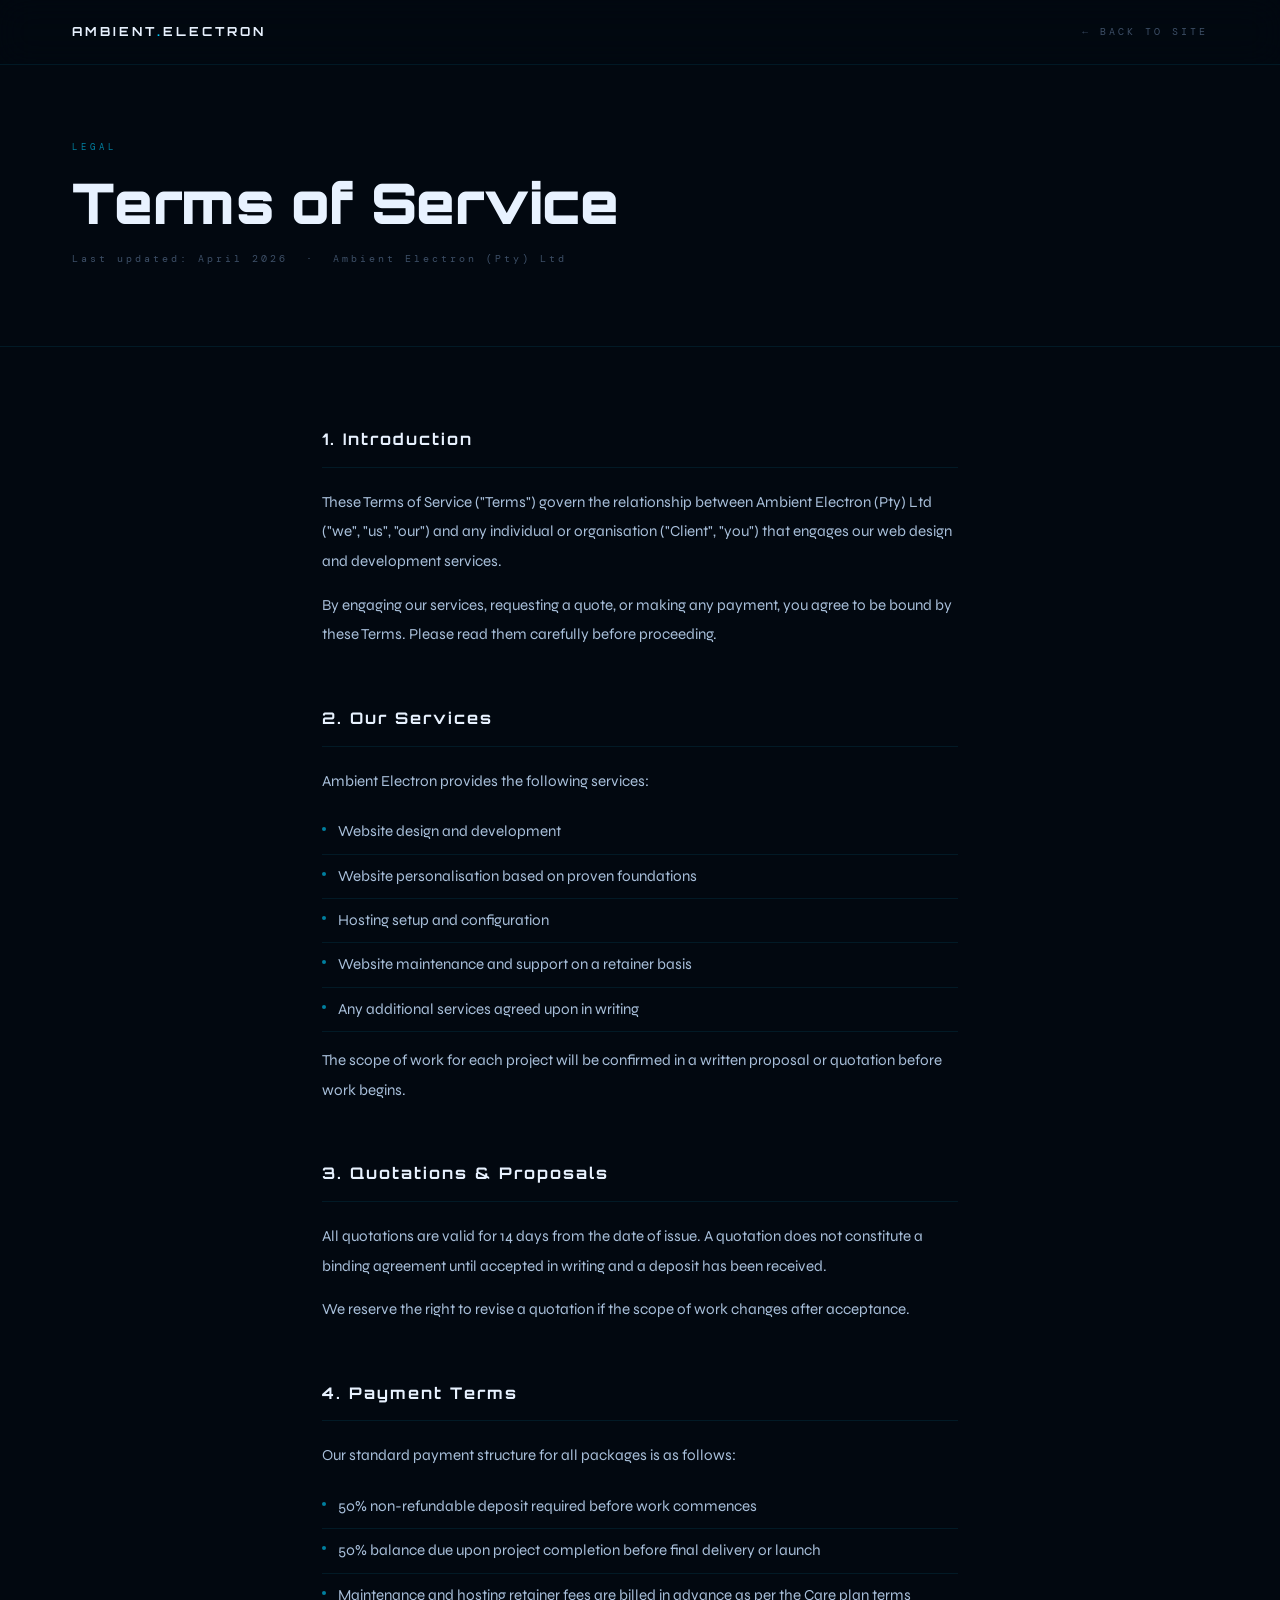
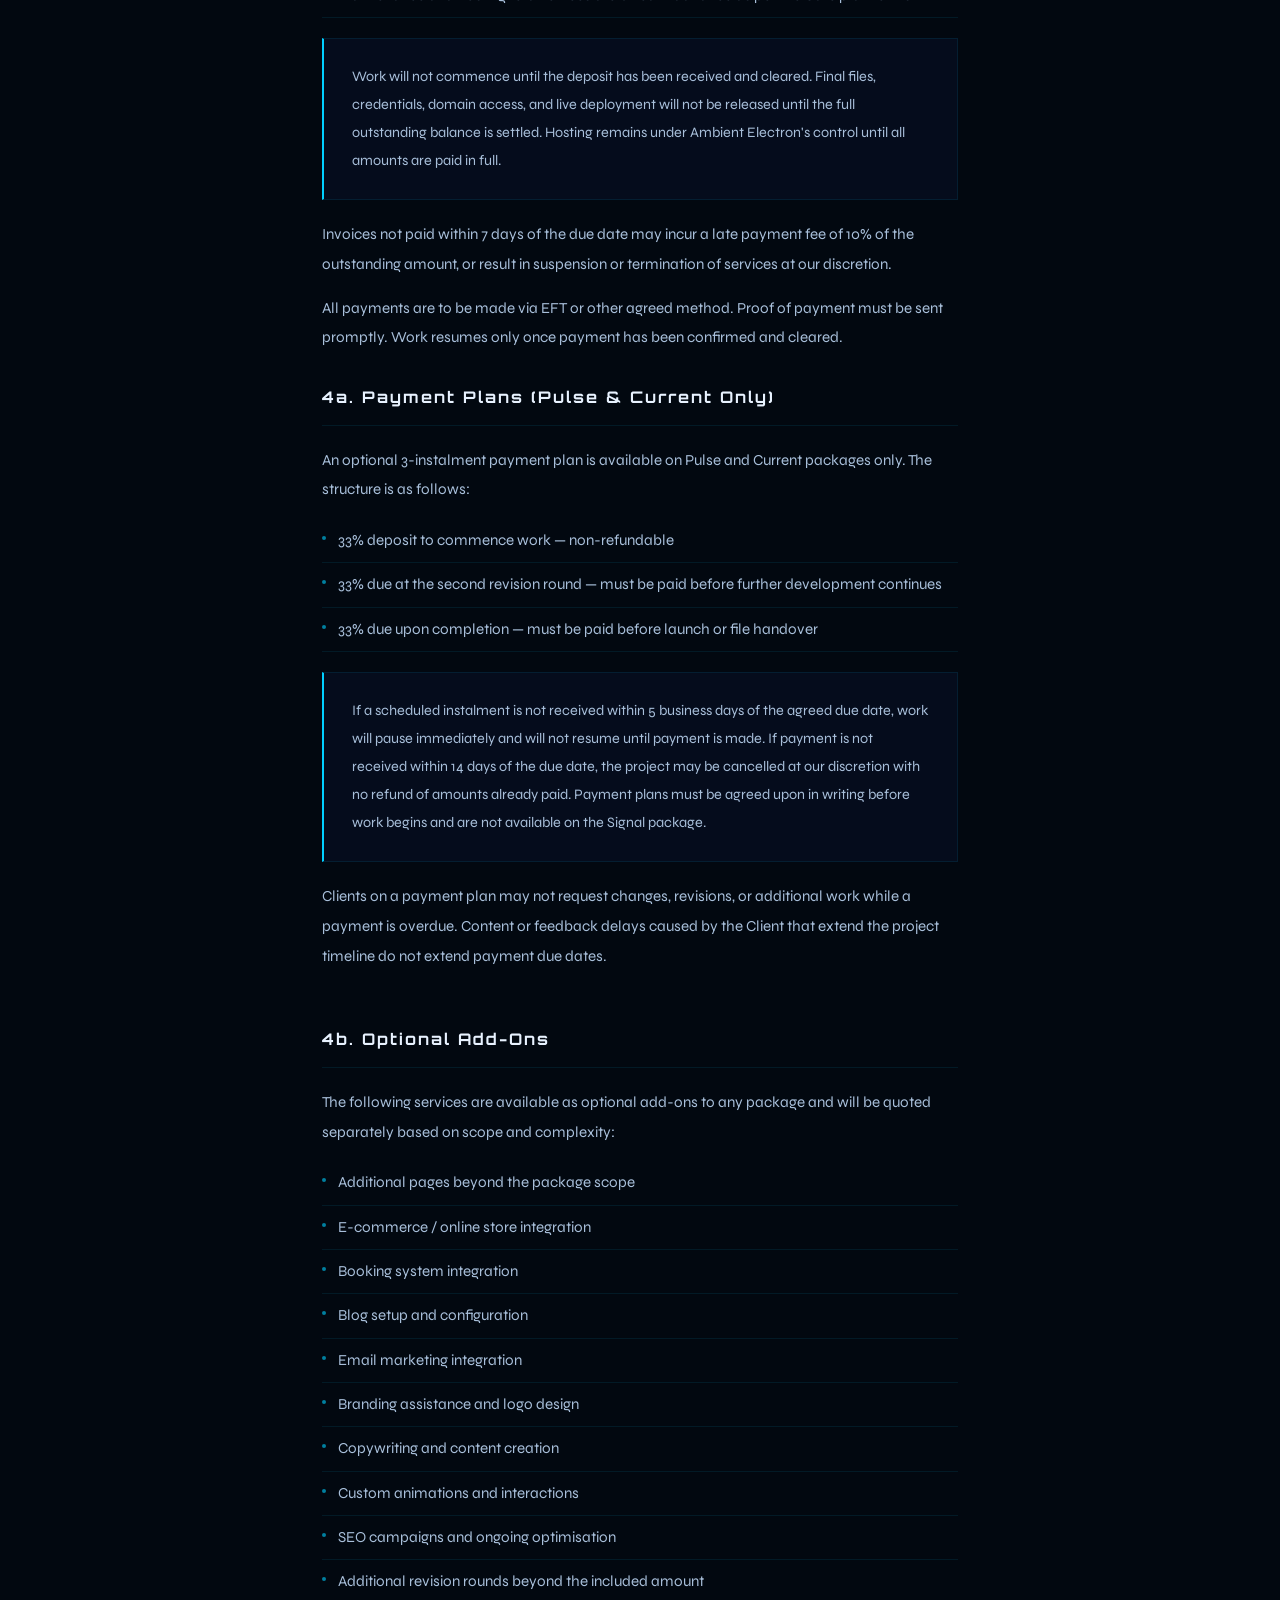
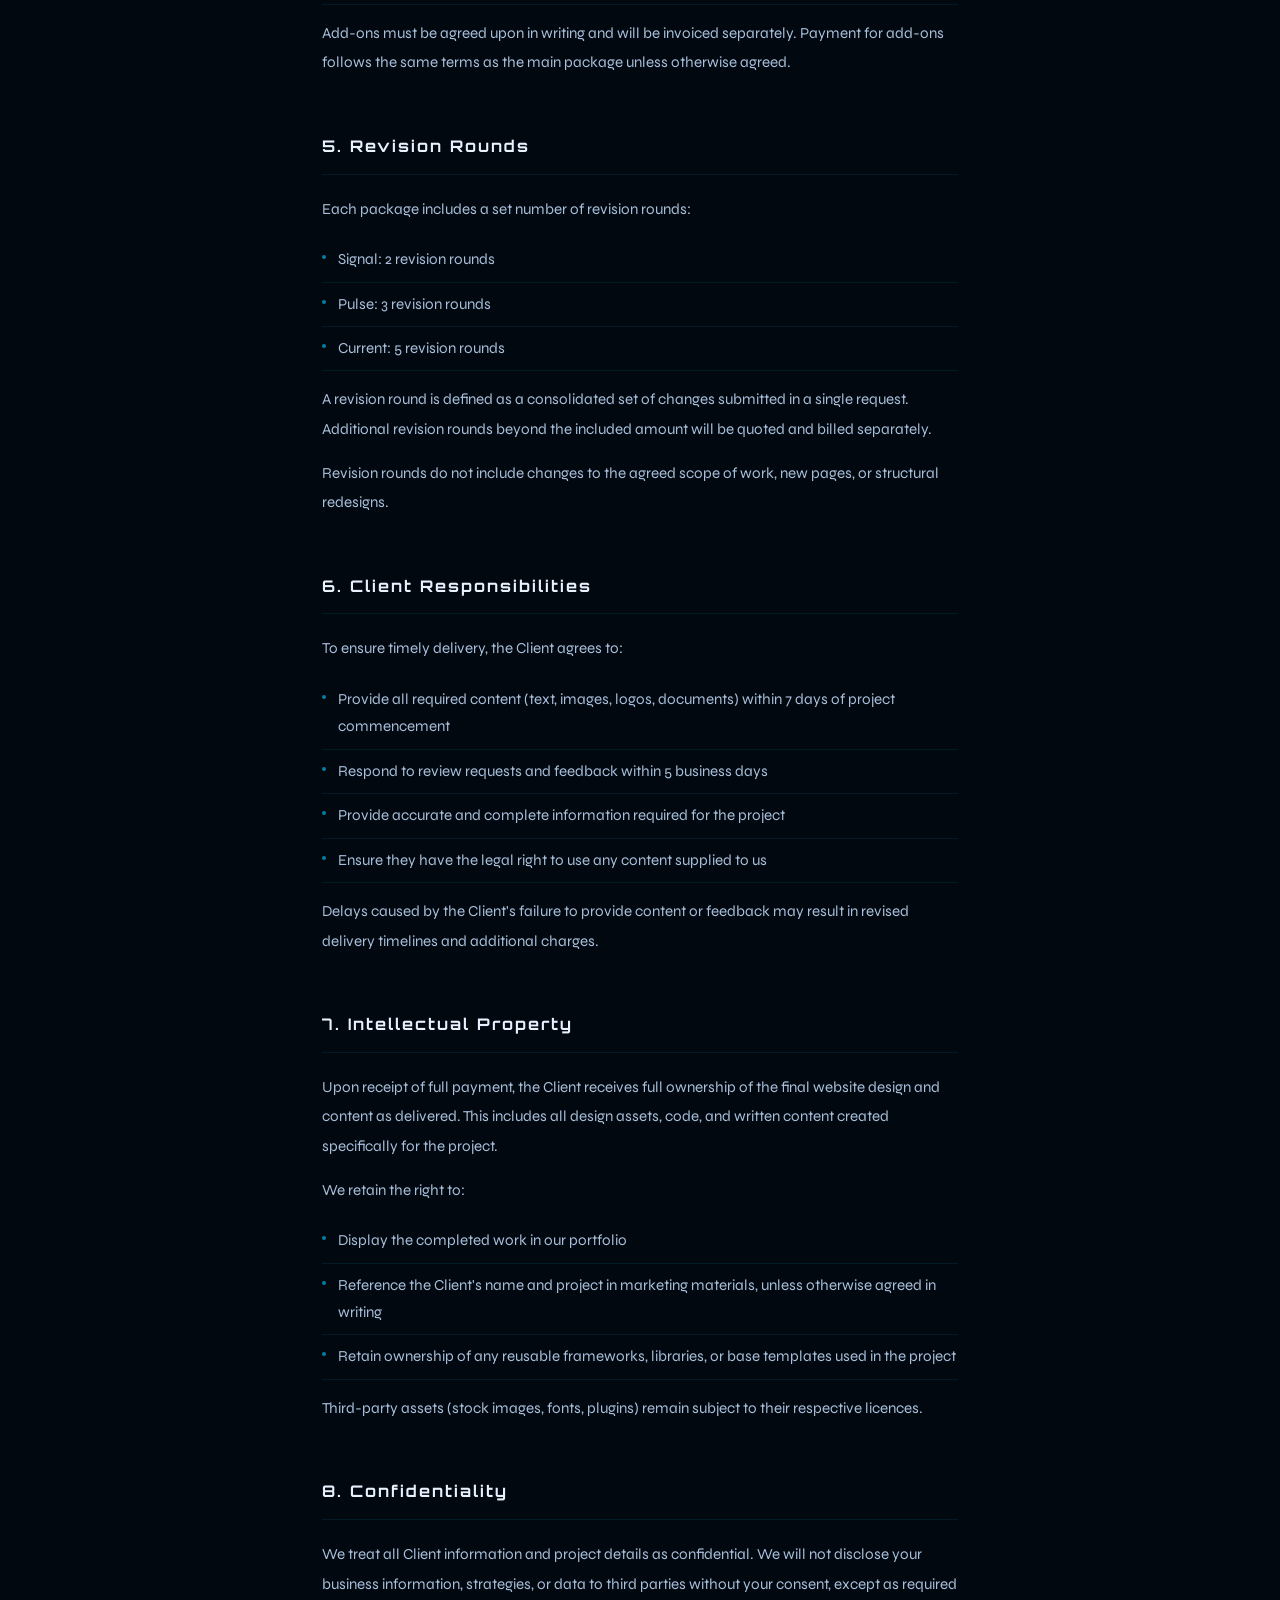
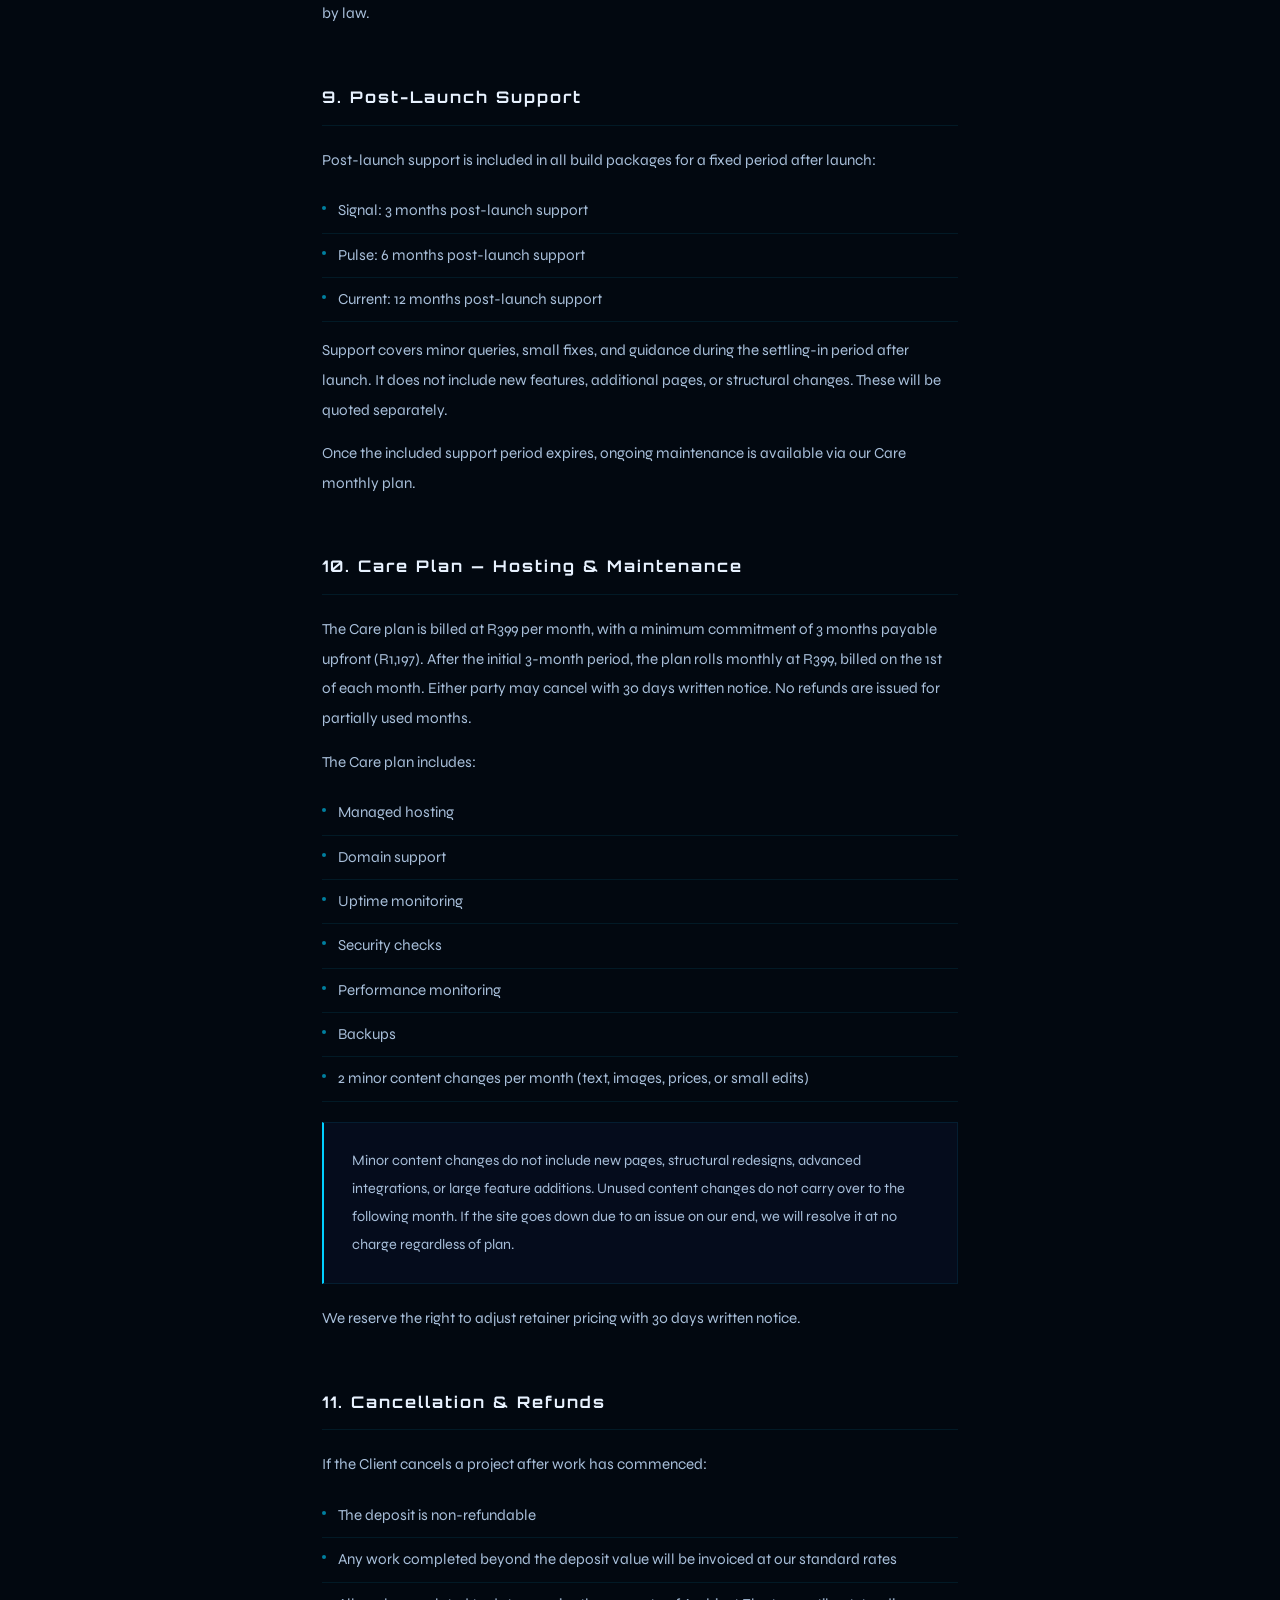
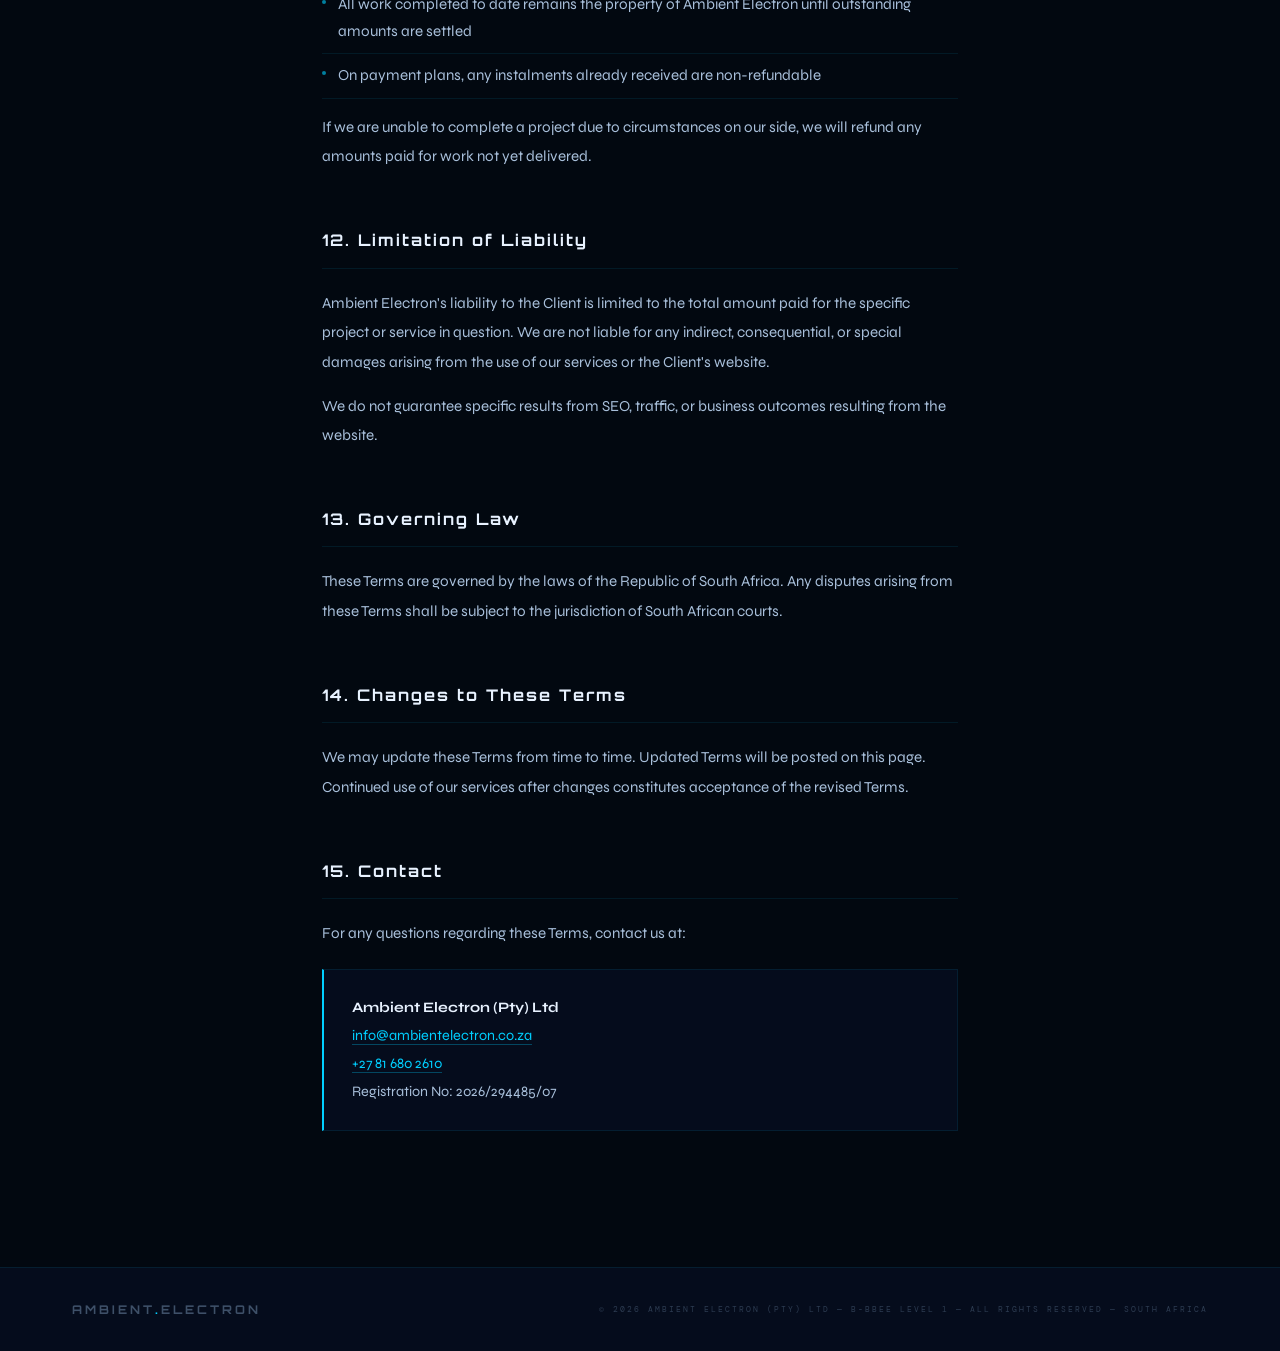
==== terms.html @ f2b77aae "Add files via upload" ====
<!DOCTYPE html>
<html lang="en">
<head>
<meta charset="UTF-8">
<meta name="viewport" content="width=device-width, initial-scale=1.0">
<title>Terms of Service — Ambient Electron</title>
<meta name="description" content="Terms of Service for Ambient Electron (Pty) Ltd — the terms governing our web design and development services.">
<meta name="robots" content="noindex">
<link rel="canonical" href="https://www.ambientelectron.co.za/terms">
<link rel="preconnect" href="https://fonts.googleapis.com">
<link href="https://fonts.googleapis.com/css2?family=Orbitron:wght@400;700;900&family=Syne:wght@300;400;600;700&family=DM+Mono:ital,wght@0,300;1,300&display=swap" rel="stylesheet">
<style>
*,*::before,*::after{box-sizing:border-box;margin:0;padding:0}
:root{
  --ink:#020810;--deep:#050c1c;--c:#00cfff;
  --c2:rgba(0,207,255,0.12);--dim:rgba(0,207,255,0.22);
  --text:#a8bfda;--soft:#3e5068;--whi:#e8f2ff;
  --ln:rgba(0,207,255,0.09);--pad:72px;
}
@media(max-width:768px){:root{--pad:22px}}
html{scroll-behavior:smooth}
body{background:var(--ink);color:var(--text);font-family:"Syne",sans-serif;font-size:16px;line-height:1.6;overflow-x:hidden}
::-webkit-scrollbar{width:3px}
::-webkit-scrollbar-track{background:var(--ink)}
::-webkit-scrollbar-thumb{background:var(--dim)}
nav{position:fixed;top:0;left:0;right:0;z-index:200;padding:22px var(--pad);display:flex;justify-content:space-between;align-items:center;background:rgba(2,8,16,0.88);backdrop-filter:blur(16px);-webkit-backdrop-filter:blur(16px);border-bottom:1px solid var(--ln)}
.nb{font-family:"Orbitron",sans-serif;font-size:.78rem;font-weight:700;color:var(--whi);letter-spacing:3px;text-decoration:none;transition:opacity .4s}
.nb:hover{opacity:.6}
.nb span{color:var(--c)}
.nb-back{font-family:"DM Mono",monospace;font-size:.6rem;letter-spacing:3px;color:var(--soft);text-decoration:none;text-transform:uppercase;transition:color .3s}
.nb-back:hover{color:var(--c)}
.hero{padding:140px var(--pad) 80px;border-bottom:1px solid var(--ln)}
.hero-label{font-family:"DM Mono",monospace;font-size:.58rem;letter-spacing:4px;color:var(--c);text-transform:uppercase;opacity:.6;margin-bottom:20px}
.hero-title{font-family:"Orbitron",sans-serif;font-size:clamp(1.8rem,5vw,3.5rem);font-weight:900;color:var(--whi);line-height:1;margin-bottom:20px;letter-spacing:-0.01em}
.hero-meta{font-family:"DM Mono",monospace;font-size:.6rem;letter-spacing:3px;color:var(--soft)}
.content{max-width:780px;margin:0 auto;padding:80px var(--pad)}
.section{margin-bottom:56px}
.section-title{font-family:"Orbitron",sans-serif;font-size:clamp(.85rem,1.5vw,1rem);font-weight:700;color:var(--whi);letter-spacing:2px;margin-bottom:20px;padding-bottom:14px;border-bottom:1px solid var(--ln)}
.section p{font-size:.95rem;color:var(--text);line-height:1.95;margin-bottom:14px}
.section p:last-child{margin-bottom:0}
.section ul{list-style:none;margin:14px 0}
.section ul li{font-size:.95rem;color:var(--text);line-height:1.8;padding:8px 0;border-bottom:1px solid var(--ln);display:flex;gap:12px;align-items:flex-start}
.section ul li::before{content:"";width:4px;height:4px;border-radius:50%;background:var(--c);opacity:.6;flex-shrink:0;margin-top:9px}
.section a{color:var(--c);text-decoration:none;border-bottom:1px solid rgba(0,207,255,.3);transition:border-color .3s}
.section a:hover{border-color:var(--c)}
.highlight{background:var(--deep);border:1px solid var(--ln);padding:24px 28px;margin:20px 0;border-left:2px solid var(--c)}
.highlight p{margin:0;font-size:.9rem}
footer{background:var(--deep);padding:32px var(--pad);border-top:1px solid var(--ln);display:flex;justify-content:space-between;align-items:center;flex-wrap:wrap;gap:14px}
.ft-brand{font-family:"Orbitron",sans-serif;font-size:.75rem;font-weight:700;color:var(--soft);letter-spacing:3px}
.ft-brand span{color:var(--c)}
.ft-copy{font-family:"DM Mono",monospace;font-size:.52rem;letter-spacing:2px;color:var(--soft);opacity:.7}
</style>
</head>
<body>

<nav>
  <a href="/" class="nb">AMBIENT<span>.</span>ELECTRON</a>
  <a href="/" class="nb-back">← Back to site</a>
</nav>

<div class="hero">
  <div class="hero-label">Legal</div>
  <h1 class="hero-title">Terms of Service</h1>
  <p class="hero-meta">Last updated: April 2026 &nbsp;·&nbsp; Ambient Electron (Pty) Ltd</p>
</div>

<div class="content">

  <div class="section">
    <h2 class="section-title">1. Introduction</h2>
    <p>These Terms of Service ("Terms") govern the relationship between Ambient Electron (Pty) Ltd ("we", "us", "our") and any individual or organisation ("Client", "you") that engages our web design and development services.</p>
    <p>By engaging our services, requesting a quote, or making any payment, you agree to be bound by these Terms. Please read them carefully before proceeding.</p>
  </div>

  <div class="section">
    <h2 class="section-title">2. Our Services</h2>
    <p>Ambient Electron provides the following services:</p>
    <ul>
      <li>Website design and development</li>
      <li>Website personalisation based on proven foundations</li>
      <li>Hosting setup and configuration</li>
      <li>Website maintenance and support on a retainer basis</li>
      <li>Any additional services agreed upon in writing</li>
    </ul>
    <p>The scope of work for each project will be confirmed in a written proposal or quotation before work begins.</p>
  </div>

  <div class="section">
    <h2 class="section-title">3. Quotations & Proposals</h2>
    <p>All quotations are valid for 14 days from the date of issue. A quotation does not constitute a binding agreement until accepted in writing and a deposit has been received.</p>
    <p>We reserve the right to revise a quotation if the scope of work changes after acceptance.</p>
  </div>

  <div class="section">
    <h2 class="section-title">4. Payment Terms</h2>
    <p>Our standard payment structure for all packages is as follows:</p>
    <ul>
      <li>50% non-refundable deposit required before work commences</li>
      <li>50% balance due upon project completion before final delivery or launch</li>
      <li>Maintenance and hosting retainer fees are billed in advance as per the Care plan terms</li>
    </ul>
    <div class="highlight">
      <p>Work will not commence until the deposit has been received and cleared. Final files, credentials, domain access, and live deployment will not be released until the full outstanding balance is settled. Hosting remains under Ambient Electron's control until all amounts are paid in full.</p>
    </div>
    <p>Invoices not paid within 7 days of the due date may incur a late payment fee of 10% of the outstanding amount, or result in suspension or termination of services at our discretion.</p>
    <p>All payments are to be made via EFT or other agreed method. Proof of payment must be sent promptly. Work resumes only once payment has been confirmed and cleared.</p>

    <h2 class="section-title" style="margin-top:32px">4a. Payment Plans (Pulse & Current Only)</h2>
    <p>An optional 3-instalment payment plan is available on Pulse and Current packages only. The structure is as follows:</p>
    <ul>
      <li>33% deposit to commence work — non-refundable</li>
      <li>33% due at the second revision round — must be paid before further development continues</li>
      <li>33% due upon completion — must be paid before launch or file handover</li>
    </ul>
    <div class="highlight">
      <p>If a scheduled instalment is not received within 5 business days of the agreed due date, work will pause immediately and will not resume until payment is made. If payment is not received within 14 days of the due date, the project may be cancelled at our discretion with no refund of amounts already paid. Payment plans must be agreed upon in writing before work begins and are not available on the Signal package.</p>
    </div>
    <p>Clients on a payment plan may not request changes, revisions, or additional work while a payment is overdue. Content or feedback delays caused by the Client that extend the project timeline do not extend payment due dates.</p>
  </div>

  <div class="section">
    <h2 class="section-title">4b. Optional Add-Ons</h2>
    <p>The following services are available as optional add-ons to any package and will be quoted separately based on scope and complexity:</p>
    <ul>
      <li>Additional pages beyond the package scope</li>
      <li>E-commerce / online store integration</li>
      <li>Booking system integration</li>
      <li>Blog setup and configuration</li>
      <li>Email marketing integration</li>
      <li>Branding assistance and logo design</li>
      <li>Copywriting and content creation</li>
      <li>Custom animations and interactions</li>
      <li>SEO campaigns and ongoing optimisation</li>
      <li>Additional revision rounds beyond the included amount</li>
    </ul>
    <p>Add-ons must be agreed upon in writing and will be invoiced separately. Payment for add-ons follows the same terms as the main package unless otherwise agreed.</p>
  </div>

  <div class="section">
    <h2 class="section-title">5. Revision Rounds</h2>
    <p>Each package includes a set number of revision rounds:</p>
    <ul>
      <li>Signal: 2 revision rounds</li>
      <li>Pulse: 3 revision rounds</li>
      <li>Current: 5 revision rounds</li>
    </ul>
    <p>A revision round is defined as a consolidated set of changes submitted in a single request. Additional revision rounds beyond the included amount will be quoted and billed separately.</p>
    <p>Revision rounds do not include changes to the agreed scope of work, new pages, or structural redesigns.</p>
  </div>

  <div class="section">
    <h2 class="section-title">6. Client Responsibilities</h2>
    <p>To ensure timely delivery, the Client agrees to:</p>
    <ul>
      <li>Provide all required content (text, images, logos, documents) within 7 days of project commencement</li>
      <li>Respond to review requests and feedback within 5 business days</li>
      <li>Provide accurate and complete information required for the project</li>
      <li>Ensure they have the legal right to use any content supplied to us</li>
    </ul>
    <p>Delays caused by the Client's failure to provide content or feedback may result in revised delivery timelines and additional charges.</p>
  </div>

  <div class="section">
    <h2 class="section-title">7. Intellectual Property</h2>
    <p>Upon receipt of full payment, the Client receives full ownership of the final website design and content as delivered. This includes all design assets, code, and written content created specifically for the project.</p>
    <p>We retain the right to:</p>
    <ul>
      <li>Display the completed work in our portfolio</li>
      <li>Reference the Client's name and project in marketing materials, unless otherwise agreed in writing</li>
      <li>Retain ownership of any reusable frameworks, libraries, or base templates used in the project</li>
    </ul>
    <p>Third-party assets (stock images, fonts, plugins) remain subject to their respective licences.</p>
  </div>

  <div class="section">
    <h2 class="section-title">8. Confidentiality</h2>
    <p>We treat all Client information and project details as confidential. We will not disclose your business information, strategies, or data to third parties without your consent, except as required by law.</p>
  </div>

  <div class="section">
    <h2 class="section-title">9. Post-Launch Support</h2>
    <p>Post-launch support is included in all build packages for a fixed period after launch:</p>
    <ul>
      <li>Signal: 3 months post-launch support</li>
      <li>Pulse: 6 months post-launch support</li>
      <li>Current: 12 months post-launch support</li>
    </ul>
    <p>Support covers minor queries, small fixes, and guidance during the settling-in period after launch. It does not include new features, additional pages, or structural changes. These will be quoted separately.</p>
    <p>Once the included support period expires, ongoing maintenance is available via our Care monthly plan.</p>
  </div>

  <div class="section">
    <h2 class="section-title">10. Care Plan — Hosting & Maintenance</h2>
    <p>The Care plan is billed at R399 per month, with a minimum commitment of 3 months payable upfront (R1,197). After the initial 3-month period, the plan rolls monthly at R399, billed on the 1st of each month. Either party may cancel with 30 days written notice. No refunds are issued for partially used months.</p>
    <p>The Care plan includes:</p>
    <ul>
      <li>Managed hosting</li>
      <li>Domain support</li>
      <li>Uptime monitoring</li>
      <li>Security checks</li>
      <li>Performance monitoring</li>
      <li>Backups</li>
      <li>2 minor content changes per month (text, images, prices, or small edits)</li>
    </ul>
    <div class="highlight">
      <p>Minor content changes do not include new pages, structural redesigns, advanced integrations, or large feature additions. Unused content changes do not carry over to the following month. If the site goes down due to an issue on our end, we will resolve it at no charge regardless of plan.</p>
    </div>
    <p>We reserve the right to adjust retainer pricing with 30 days written notice.</p>
  </div>

  <div class="section">
    <h2 class="section-title">11. Cancellation & Refunds</h2>
    <p>If the Client cancels a project after work has commenced:</p>
    <ul>
      <li>The deposit is non-refundable</li>
      <li>Any work completed beyond the deposit value will be invoiced at our standard rates</li>
      <li>All work completed to date remains the property of Ambient Electron until outstanding amounts are settled</li>
      <li>On payment plans, any instalments already received are non-refundable</li>
    </ul>
    <p>If we are unable to complete a project due to circumstances on our side, we will refund any amounts paid for work not yet delivered.</p>
  </div>

  <div class="section">
    <h2 class="section-title">12. Limitation of Liability</h2>
    <p>Ambient Electron's liability to the Client is limited to the total amount paid for the specific project or service in question. We are not liable for any indirect, consequential, or special damages arising from the use of our services or the Client's website.</p>
    <p>We do not guarantee specific results from SEO, traffic, or business outcomes resulting from the website.</p>
  </div>

  <div class="section">
    <h2 class="section-title">13. Governing Law</h2>
    <p>These Terms are governed by the laws of the Republic of South Africa. Any disputes arising from these Terms shall be subject to the jurisdiction of South African courts.</p>
  </div>

  <div class="section">
    <h2 class="section-title">14. Changes to These Terms</h2>
    <p>We may update these Terms from time to time. Updated Terms will be posted on this page. Continued use of our services after changes constitutes acceptance of the revised Terms.</p>
  </div>

  <div class="section">
    <h2 class="section-title">15. Contact</h2>
    <p>For any questions regarding these Terms, contact us at:</p>
    <div class="highlight">
      <p>
        <strong style="color:var(--whi)">Ambient Electron (Pty) Ltd</strong><br>
        <a href="mailto:info@ambientelectron.co.za">info@ambientelectron.co.za</a><br>
        <a href="https://wa.me/27816802610">+27 81 680 2610</a><br>
        Registration No: 2026/294485/07
      </p>
    </div>
  </div>

</div>

<footer>
  <div class="ft-brand">AMBIENT<span>.</span>ELECTRON</div>
  <div class="ft-copy">© 2026 AMBIENT ELECTRON (PTY) LTD — B-BBEE LEVEL 1 — ALL RIGHTS RESERVED — SOUTH AFRICA</div>
</footer>

</body>
</html>
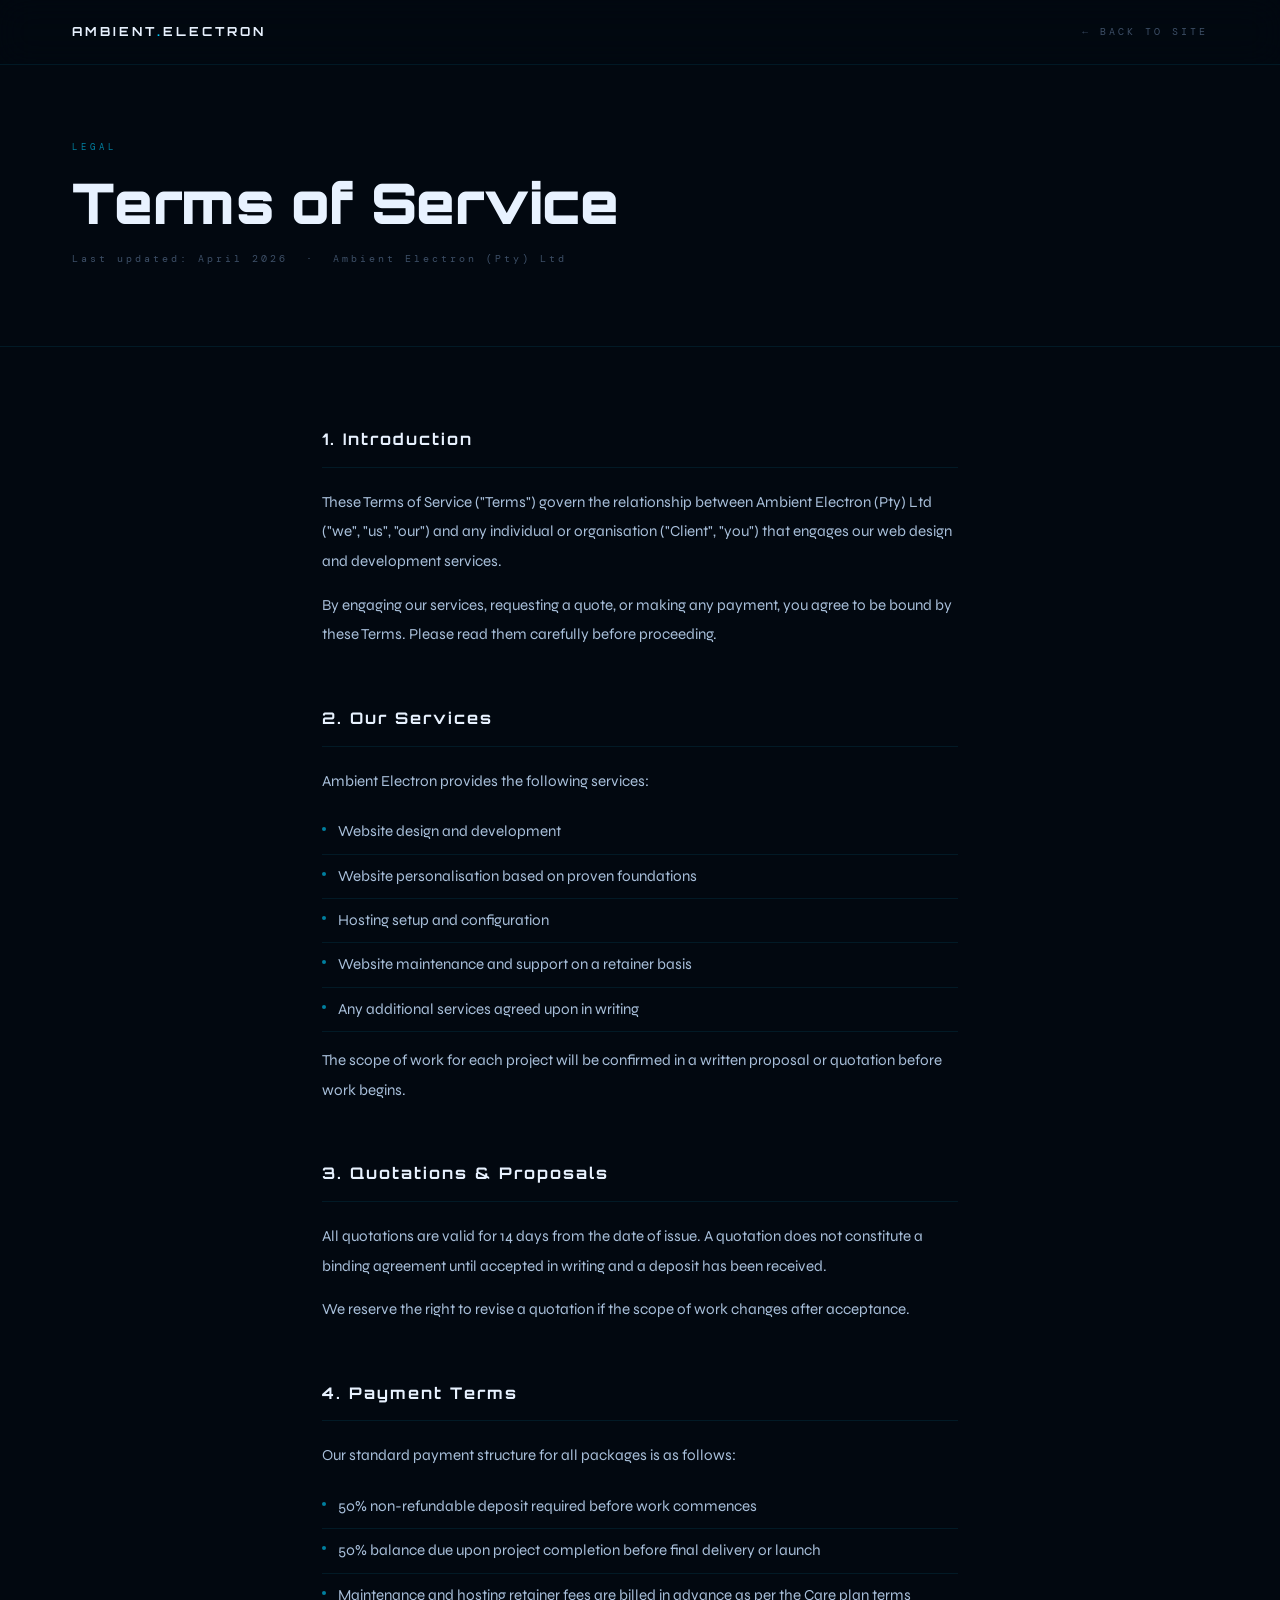
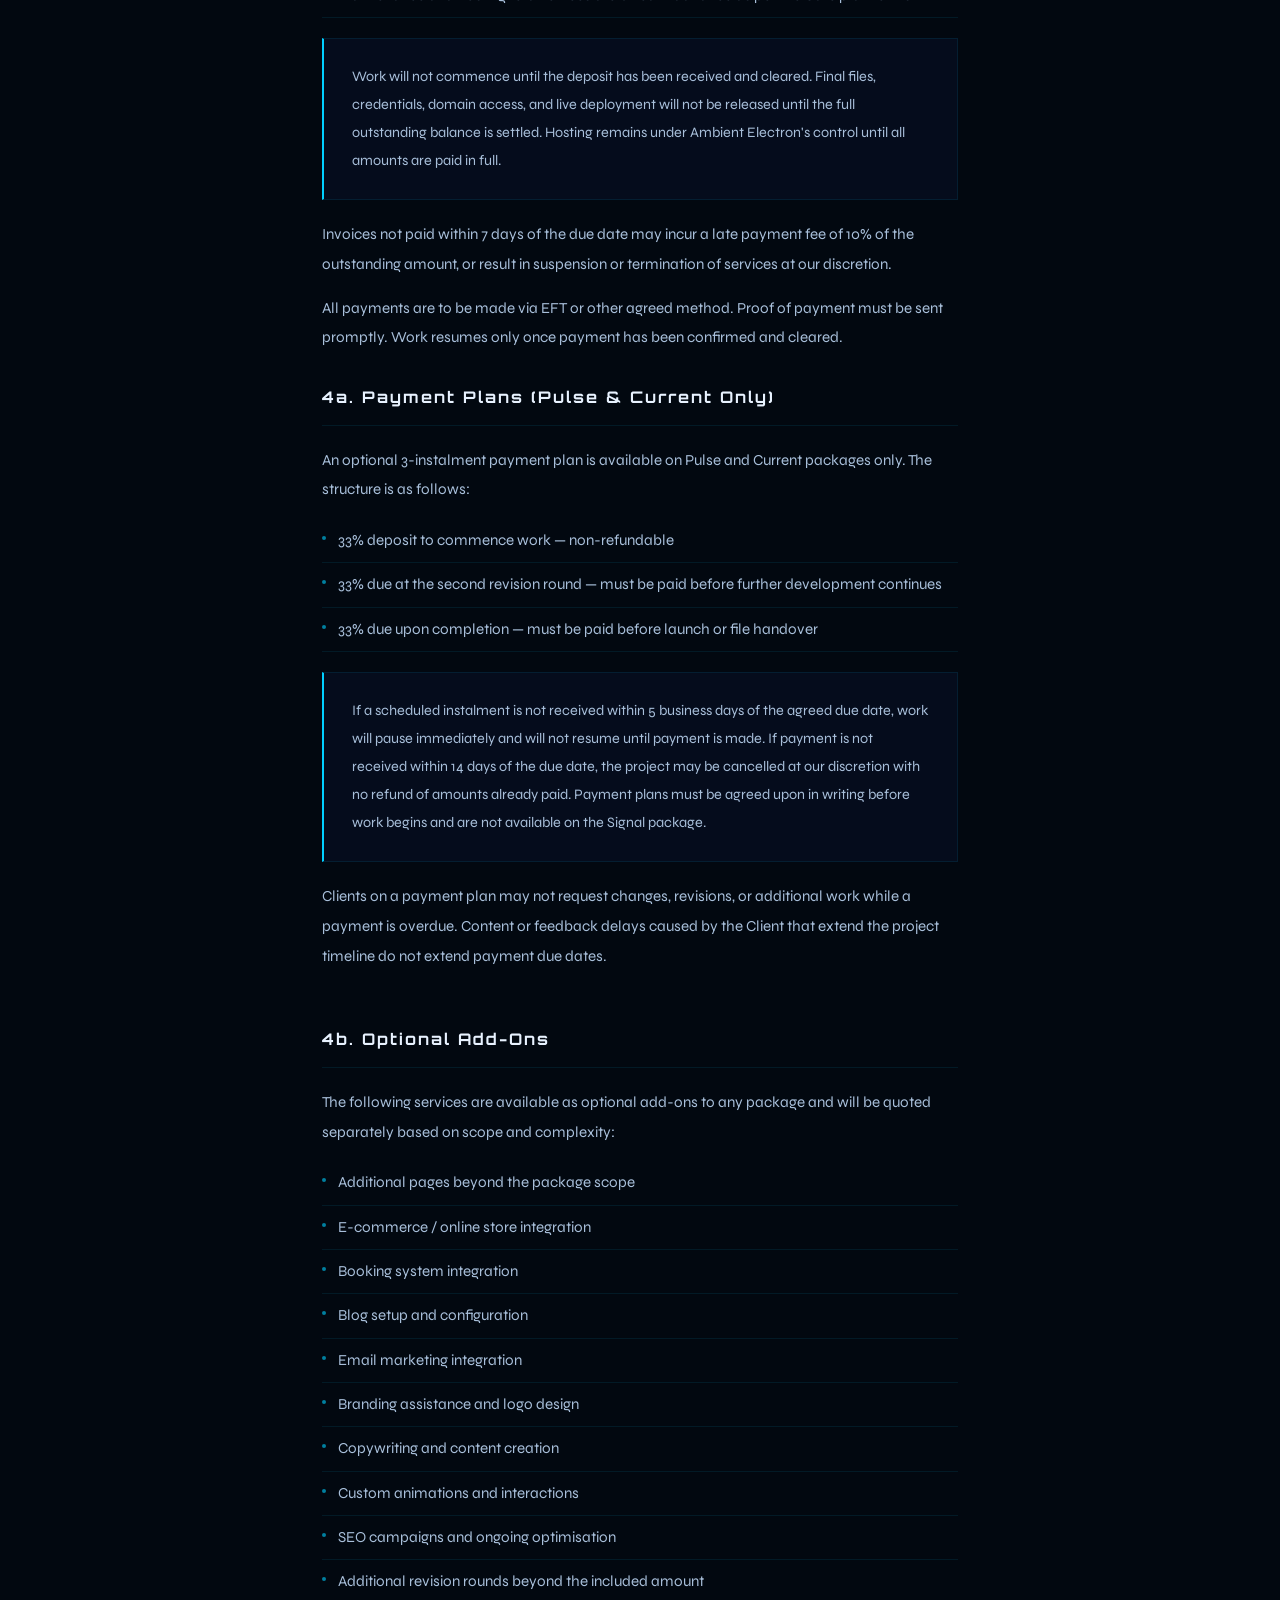
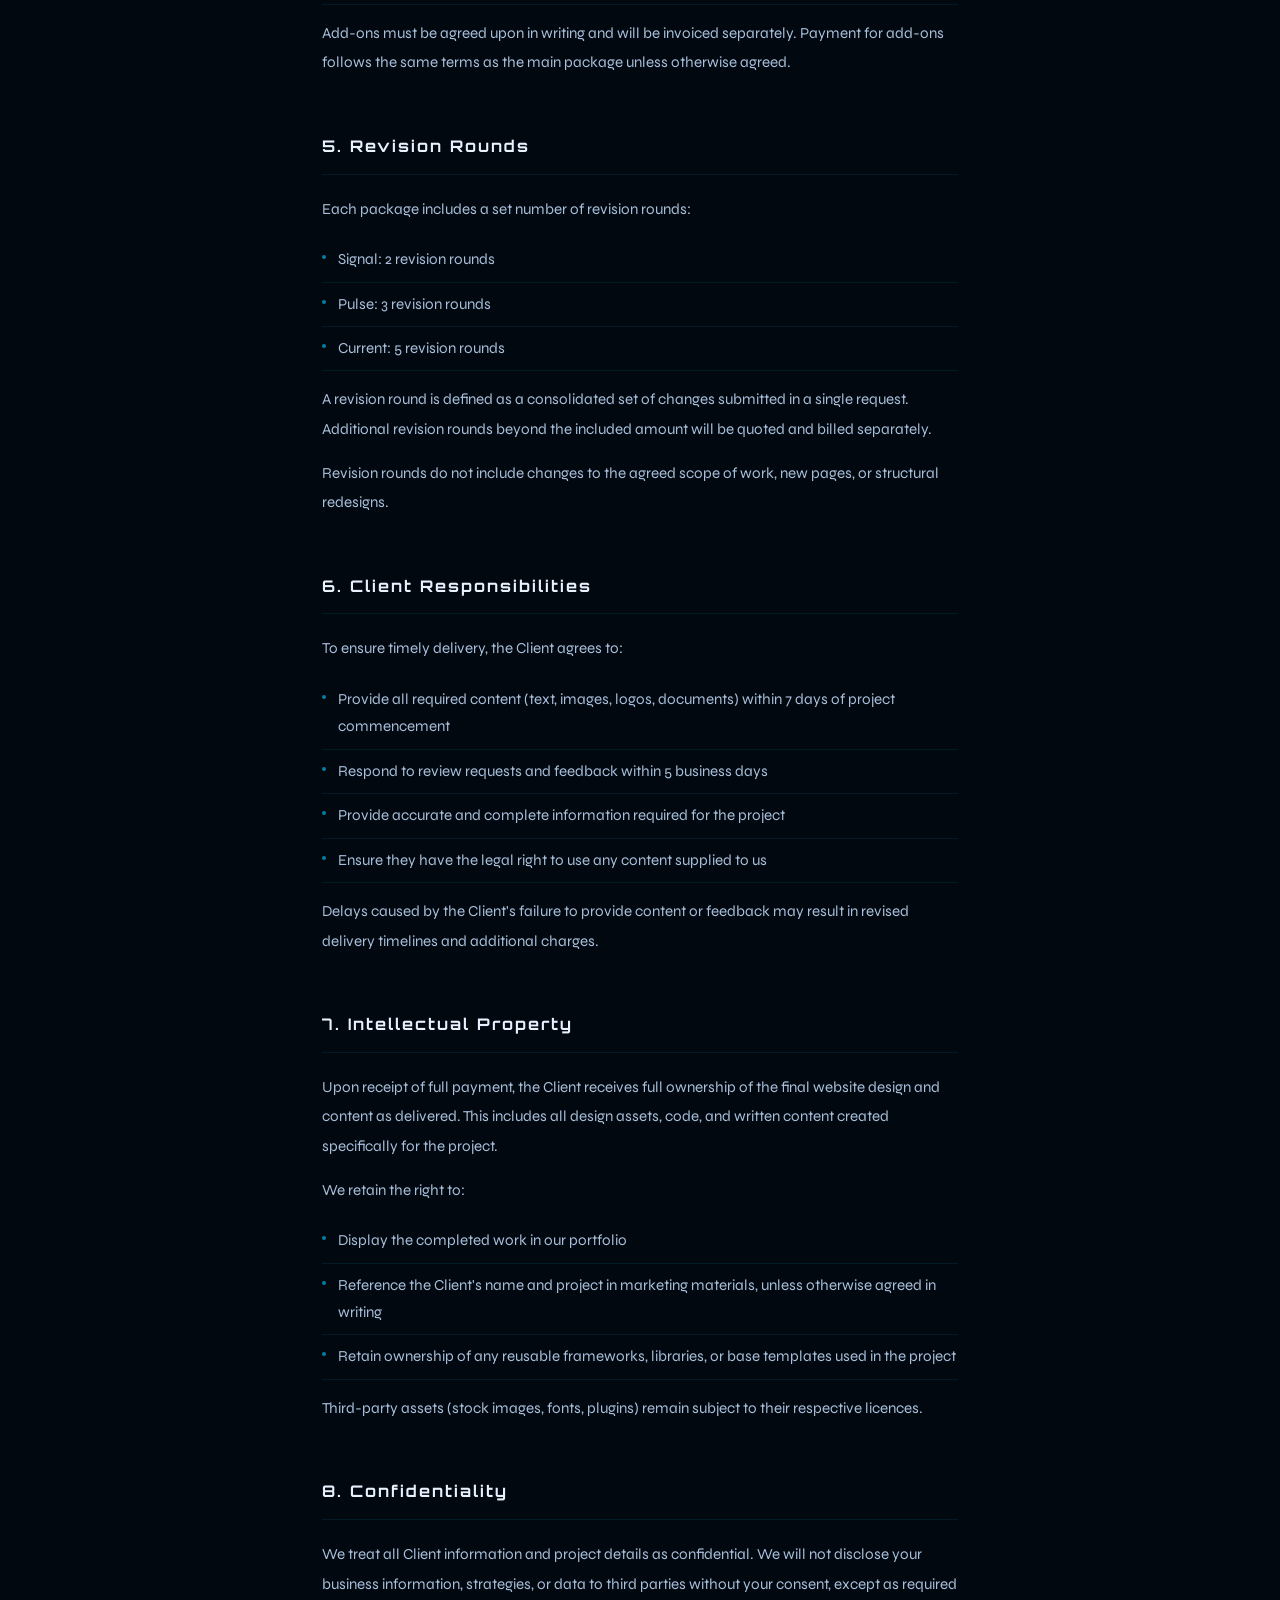
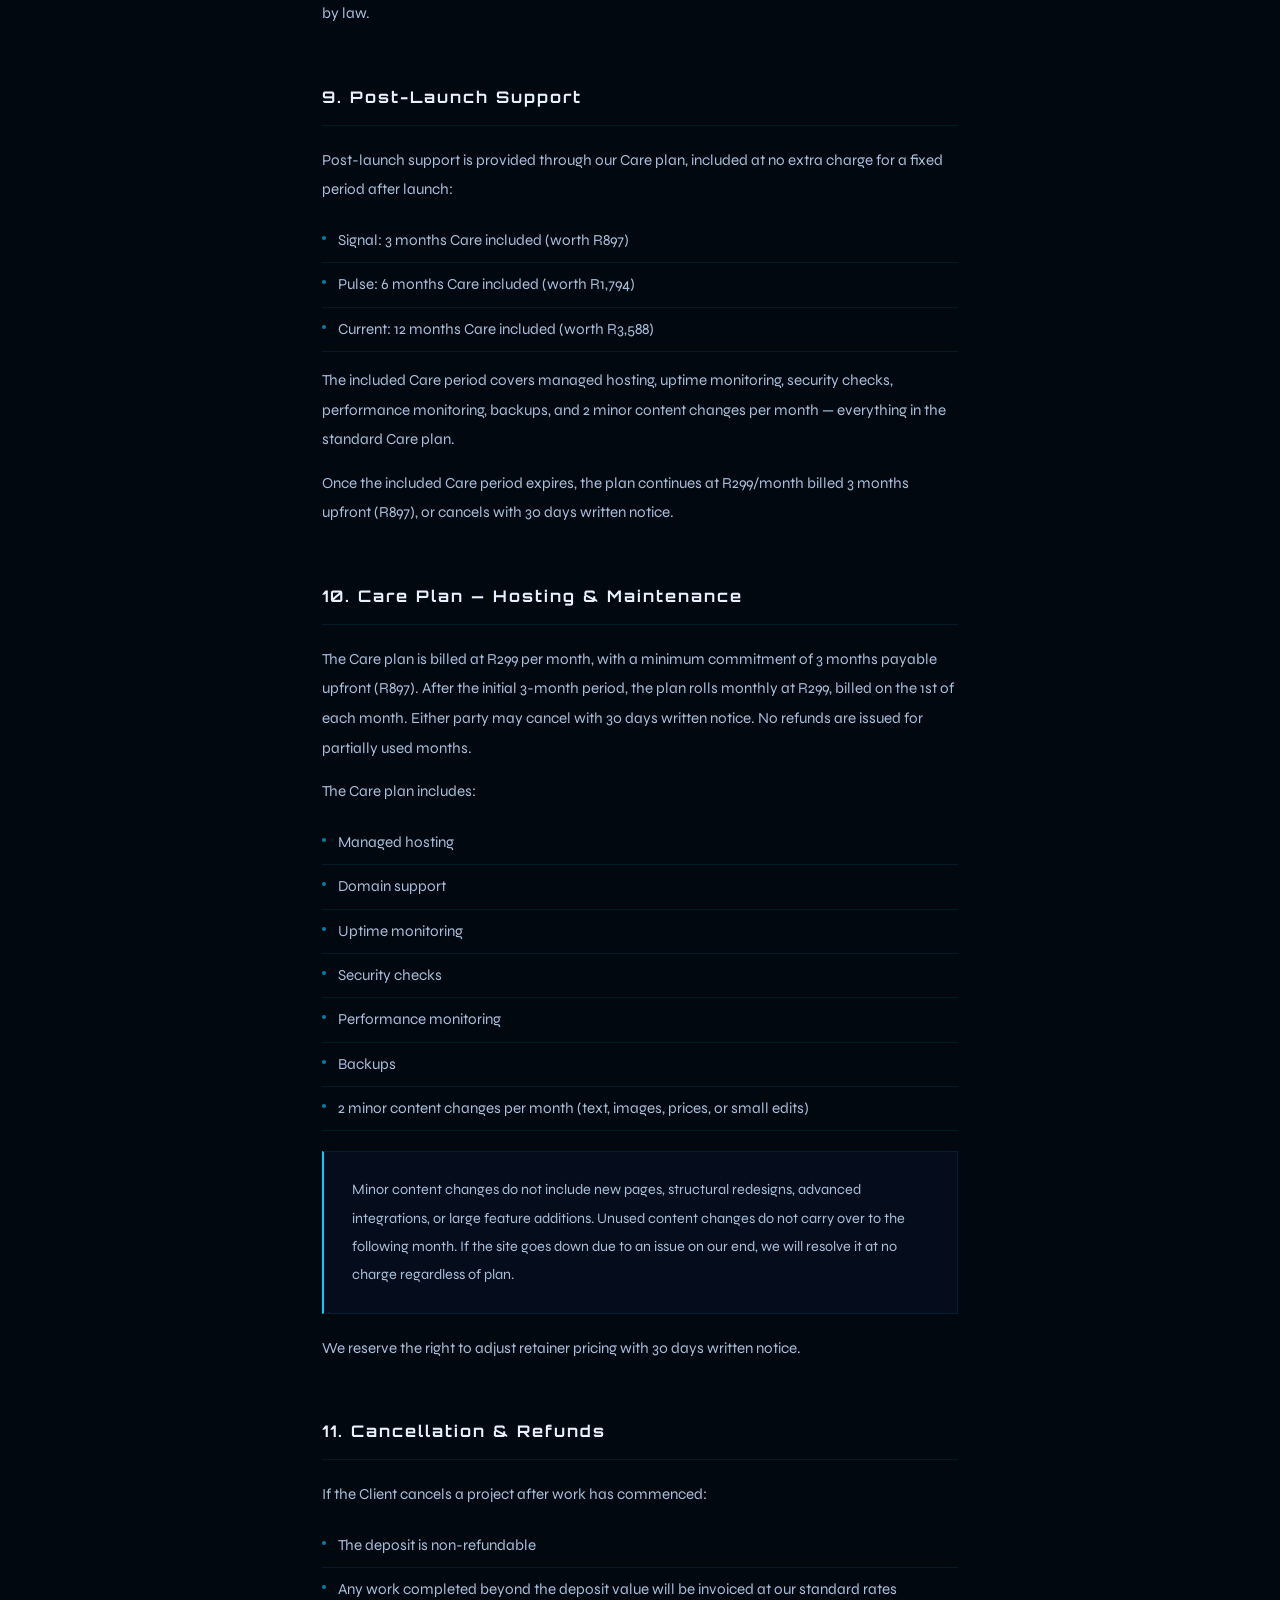
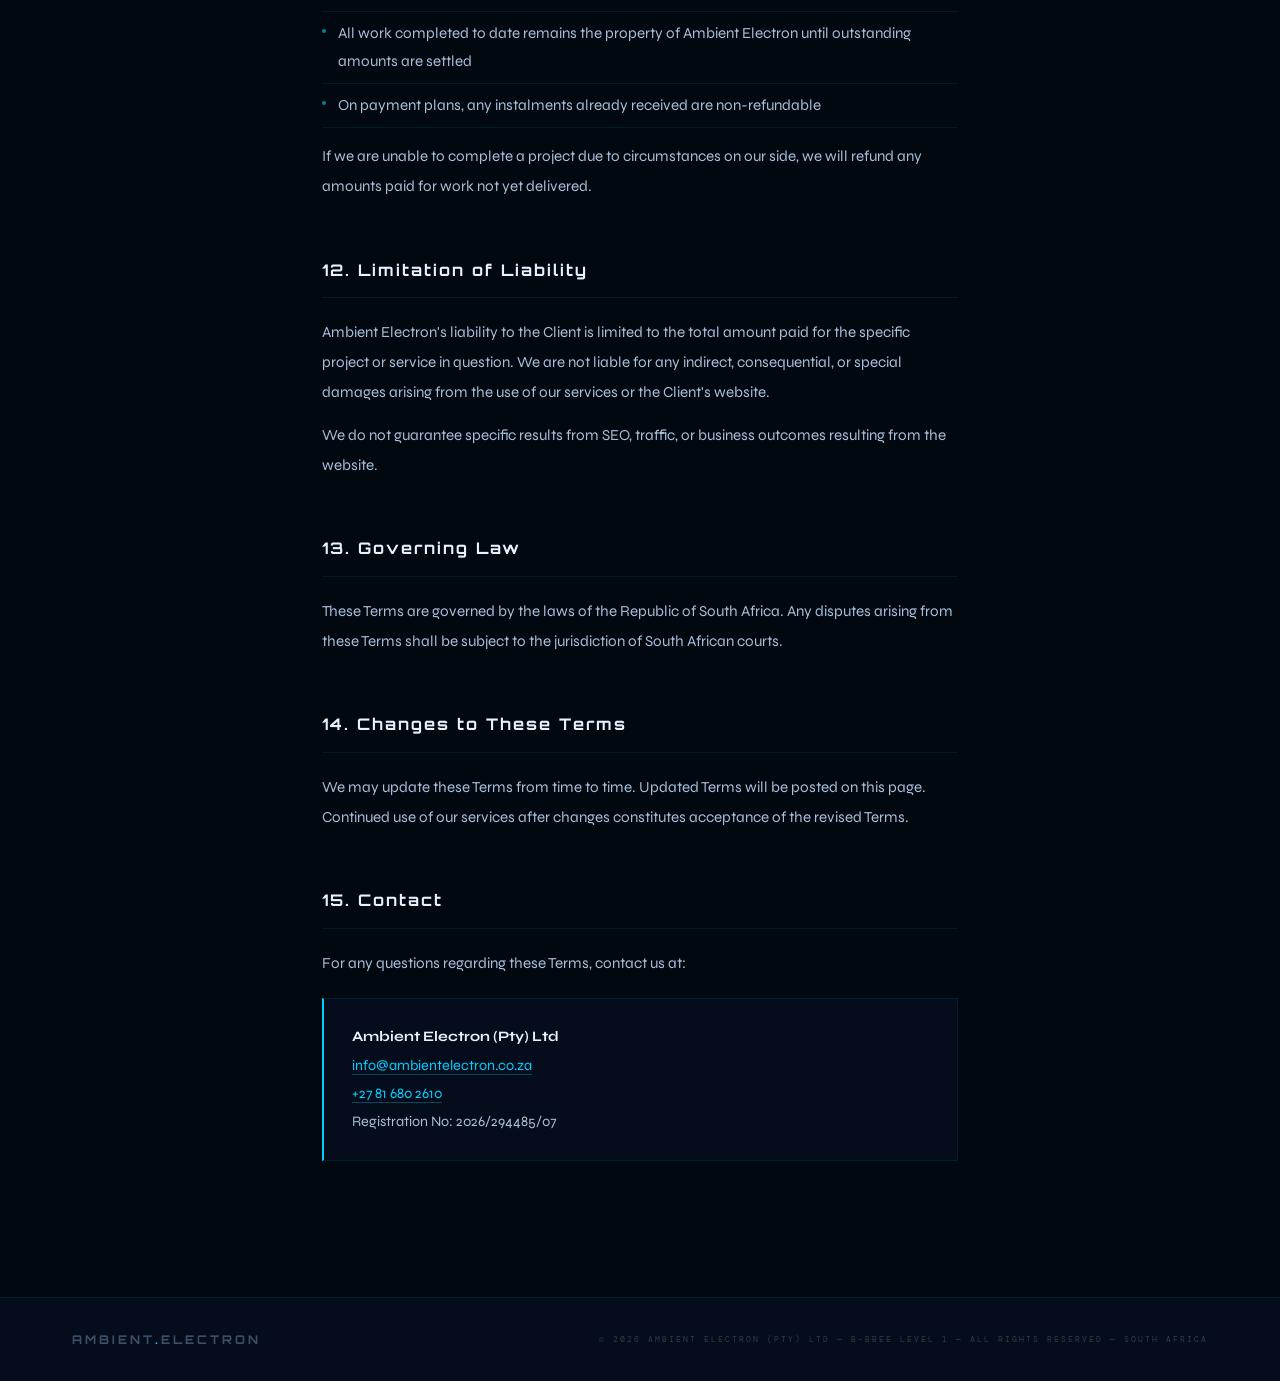
==== commit 9a8d4ea0: "Rename terms (1).html to terms.html" ====
--- a/terms.html
+++ b/terms.html
@@ -179,19 +179,19 @@
 
   <div class="section">
     <h2 class="section-title">9. Post-Launch Support</h2>
-    <p>Post-launch support is included in all build packages for a fixed period after launch:</p>
-    <ul>
-      <li>Signal: 3 months post-launch support</li>
-      <li>Pulse: 6 months post-launch support</li>
-      <li>Current: 12 months post-launch support</li>
-    </ul>
-    <p>Support covers minor queries, small fixes, and guidance during the settling-in period after launch. It does not include new features, additional pages, or structural changes. These will be quoted separately.</p>
-    <p>Once the included support period expires, ongoing maintenance is available via our Care monthly plan.</p>
+    <p>Post-launch support is provided through our Care plan, included at no extra charge for a fixed period after launch:</p>
+    <ul>
+      <li>Signal: 3 months Care included (worth R897)</li>
+      <li>Pulse: 6 months Care included (worth R1,794)</li>
+      <li>Current: 12 months Care included (worth R3,588)</li>
+    </ul>
+    <p>The included Care period covers managed hosting, uptime monitoring, security checks, performance monitoring, backups, and 2 minor content changes per month — everything in the standard Care plan.</p>
+    <p>Once the included Care period expires, the plan continues at R299/month billed 3 months upfront (R897), or cancels with 30 days written notice.</p>
   </div>
 
   <div class="section">
     <h2 class="section-title">10. Care Plan — Hosting & Maintenance</h2>
-    <p>The Care plan is billed at R399 per month, with a minimum commitment of 3 months payable upfront (R1,197). After the initial 3-month period, the plan rolls monthly at R399, billed on the 1st of each month. Either party may cancel with 30 days written notice. No refunds are issued for partially used months.</p>
+    <p>The Care plan is billed at R299 per month, with a minimum commitment of 3 months payable upfront (R897). After the initial 3-month period, the plan rolls monthly at R299, billed on the 1st of each month. Either party may cancel with 30 days written notice. No refunds are issued for partially used months.</p>
     <p>The Care plan includes:</p>
     <ul>
       <li>Managed hosting</li>
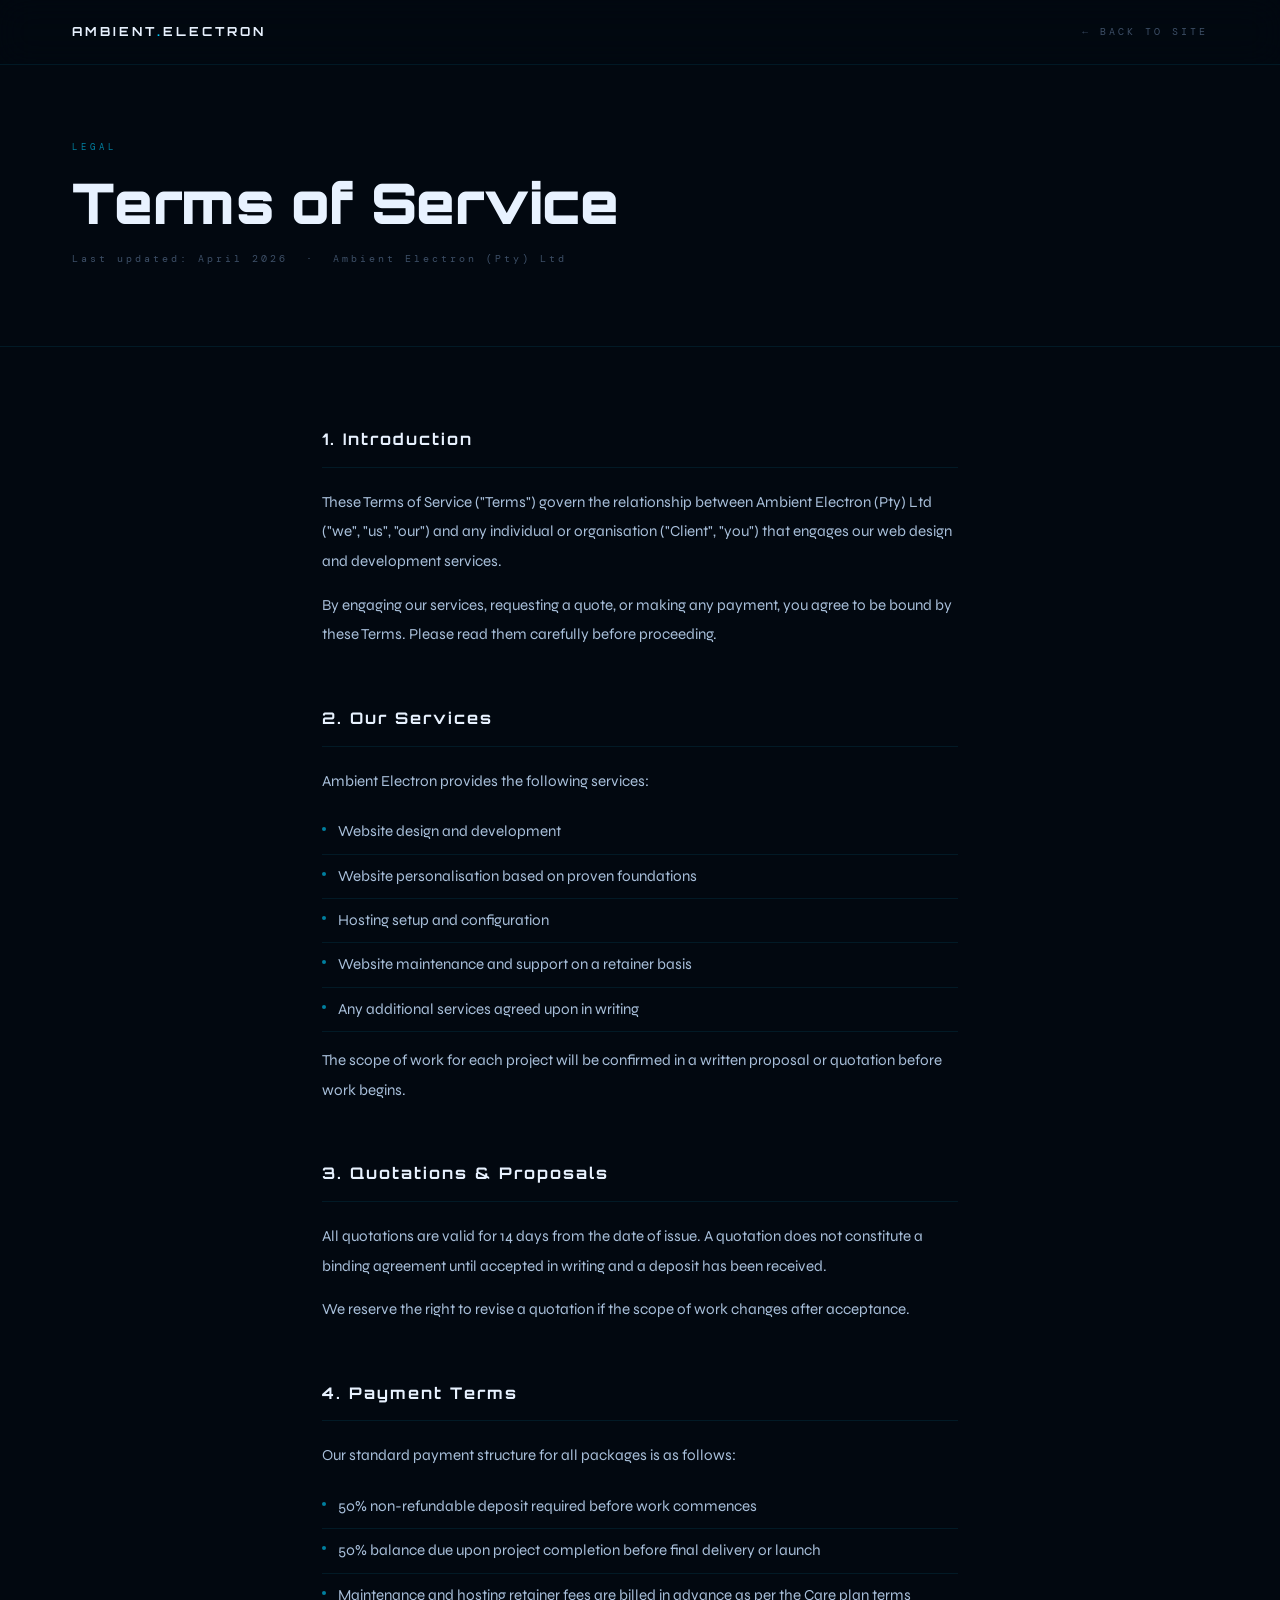
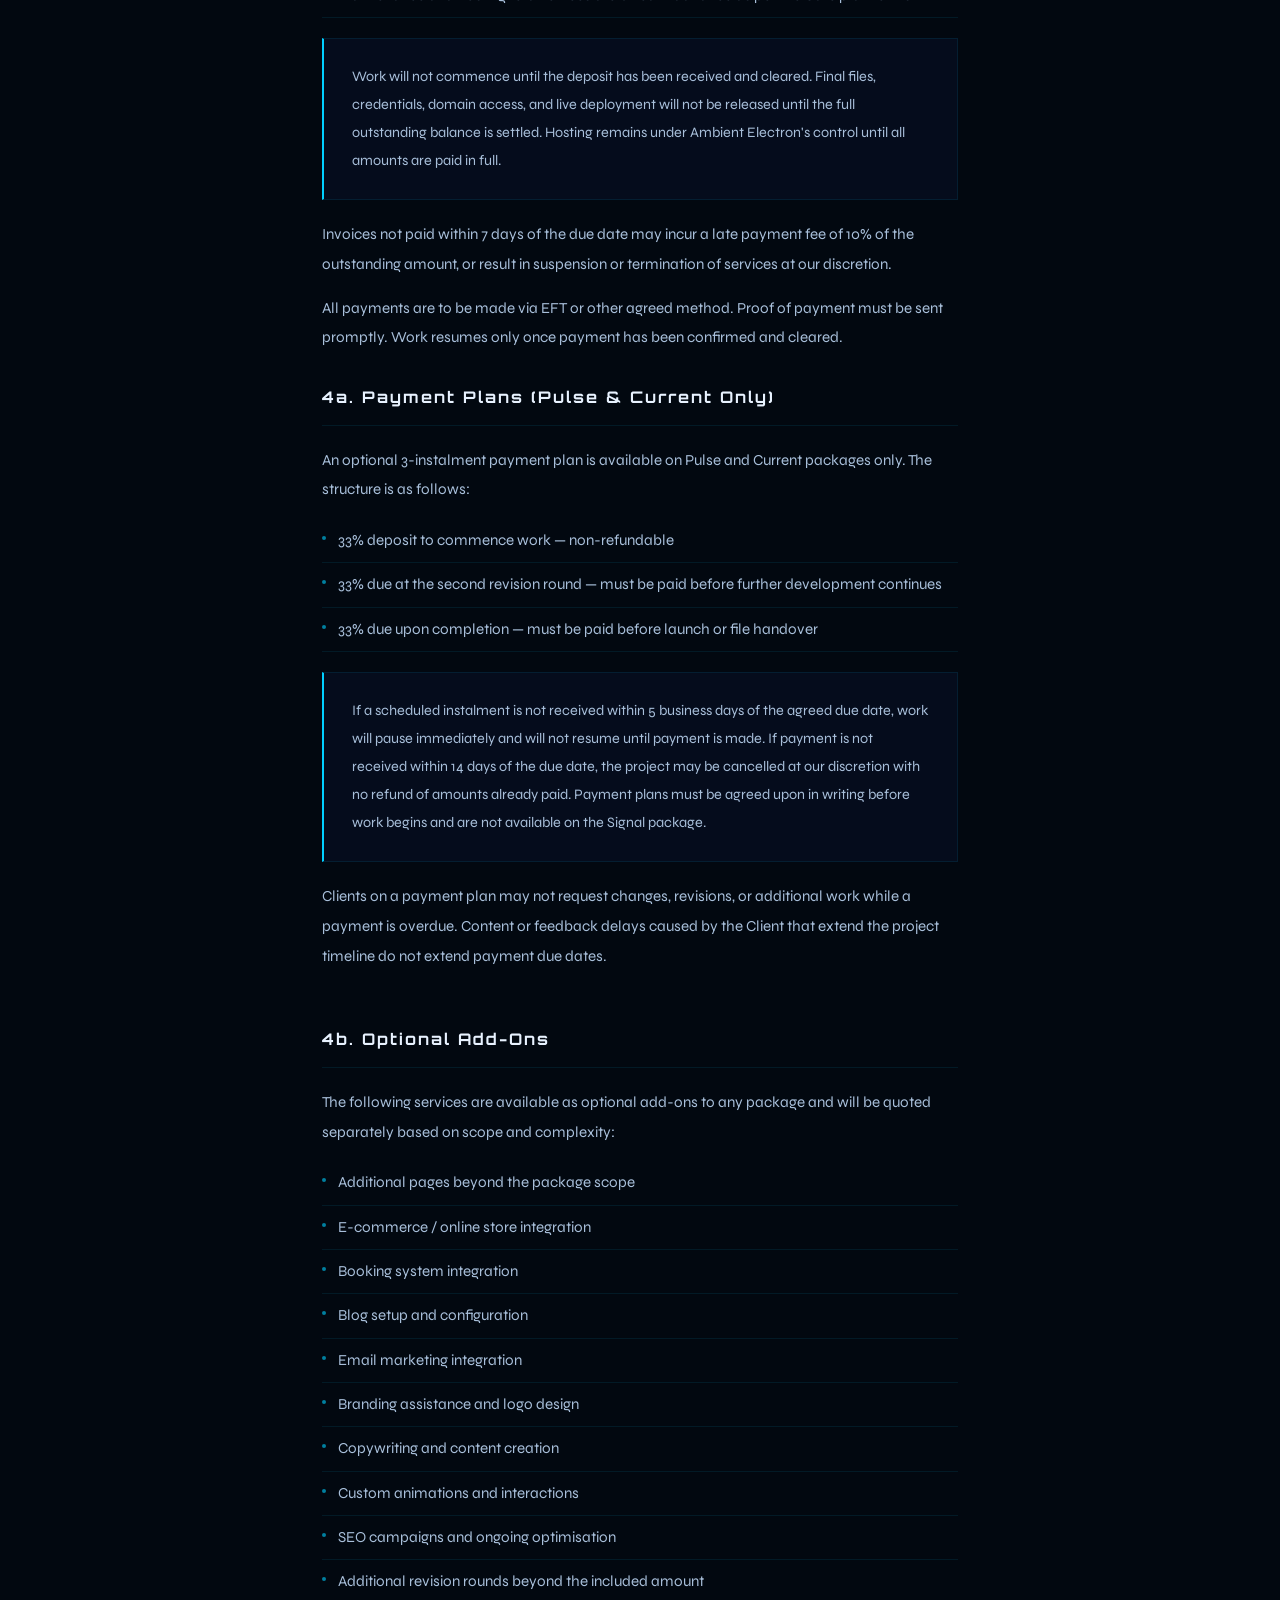
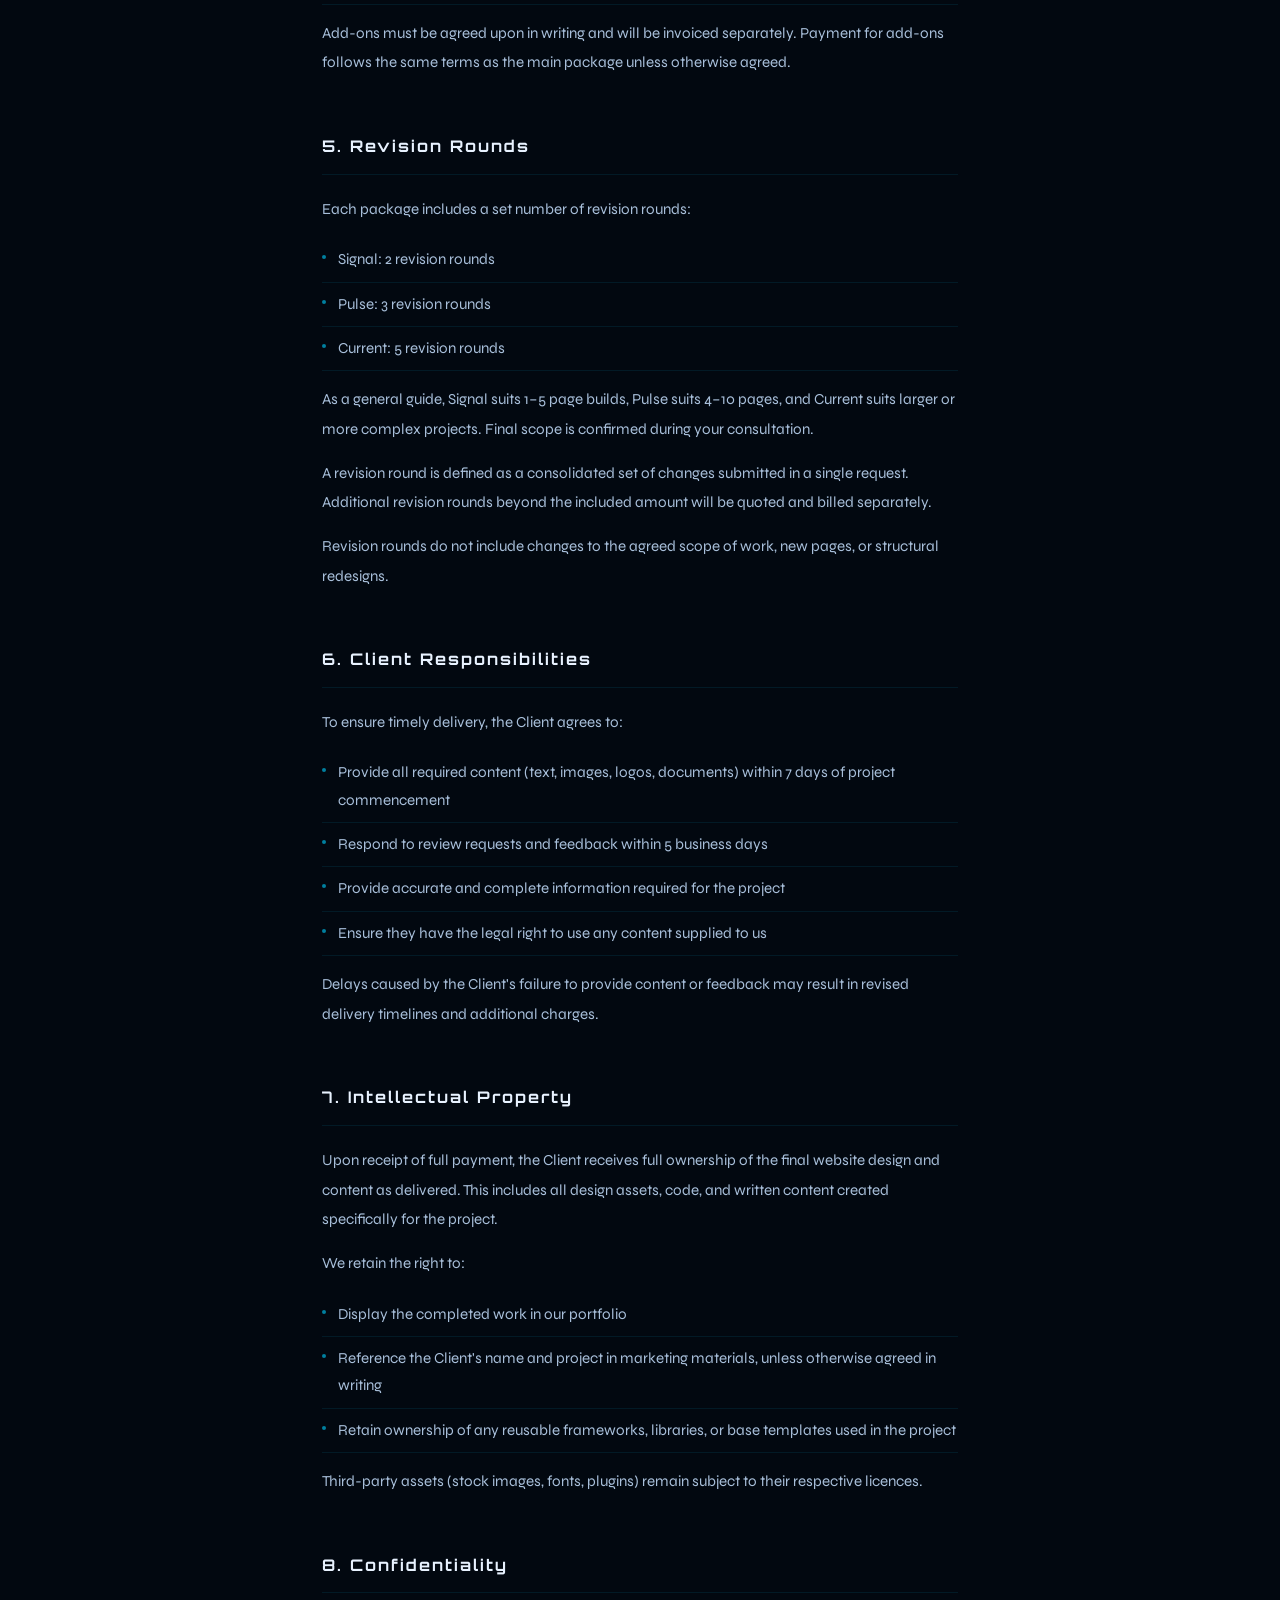
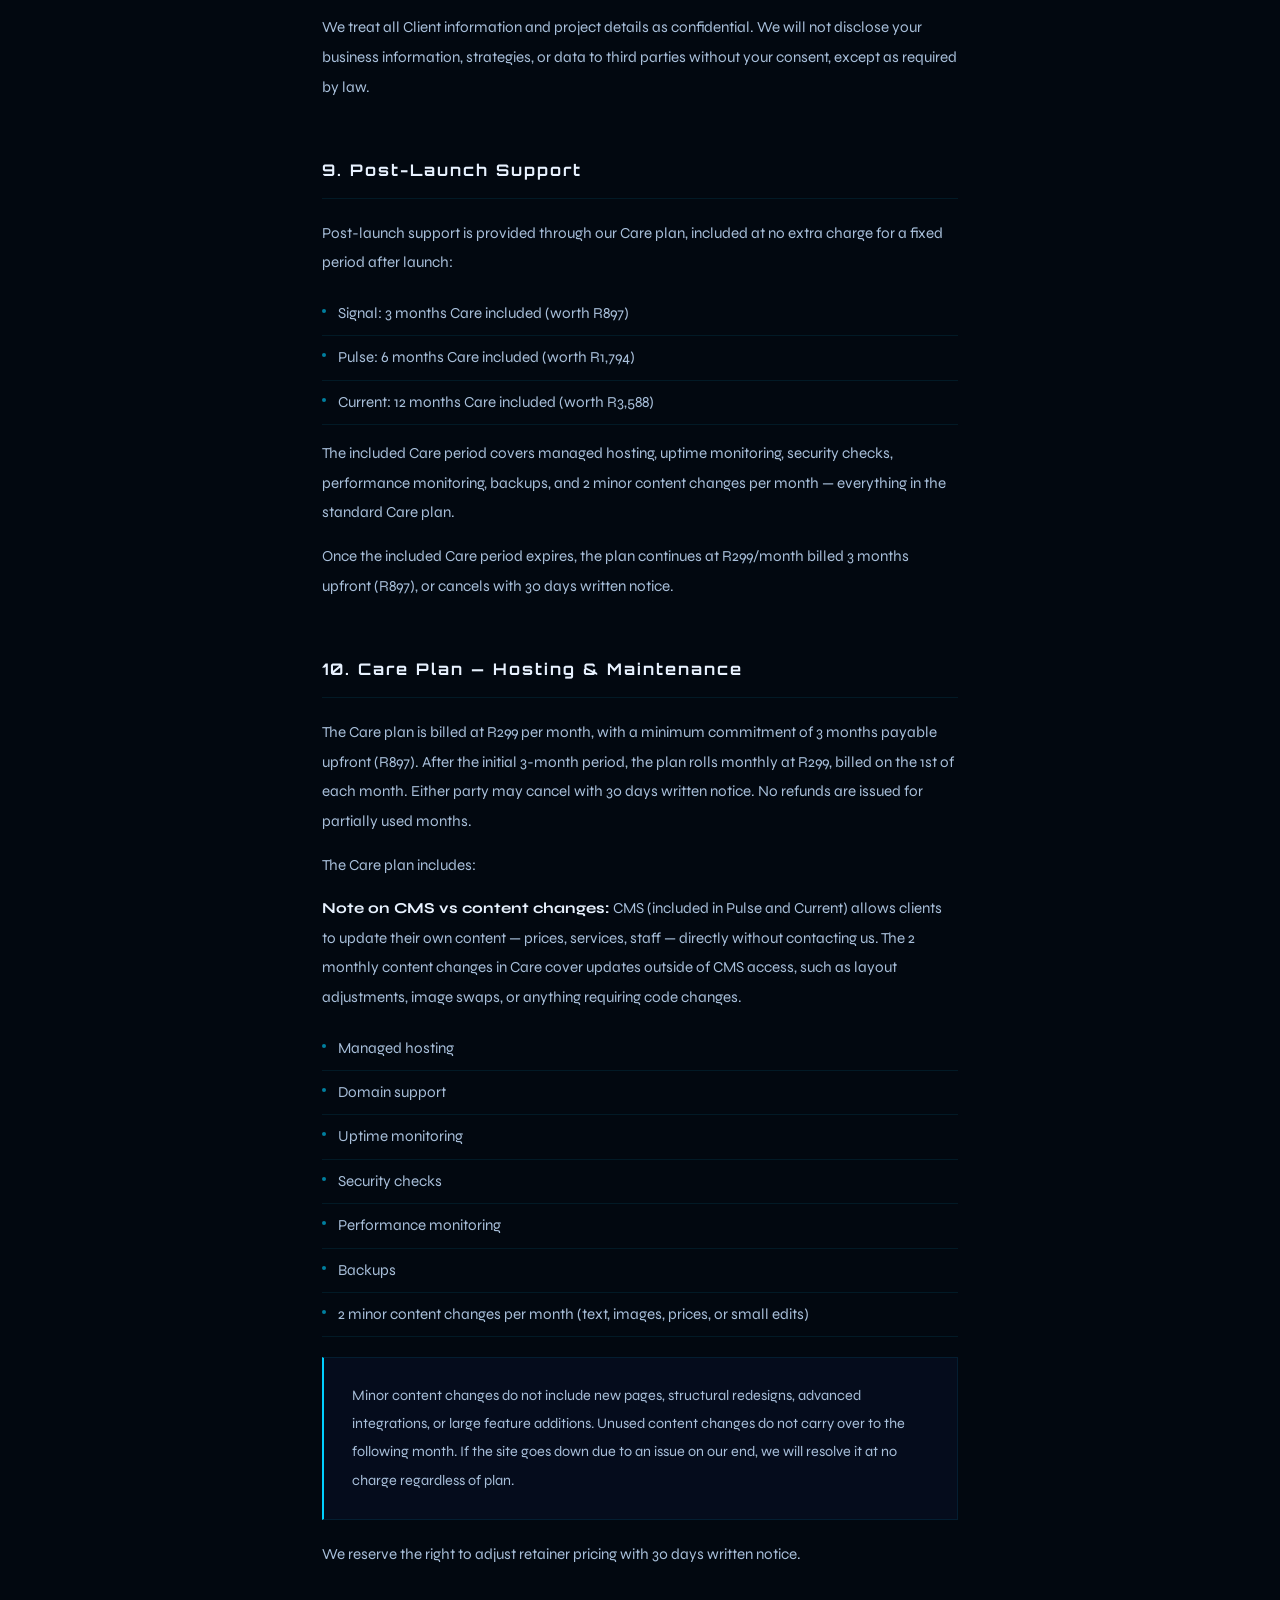
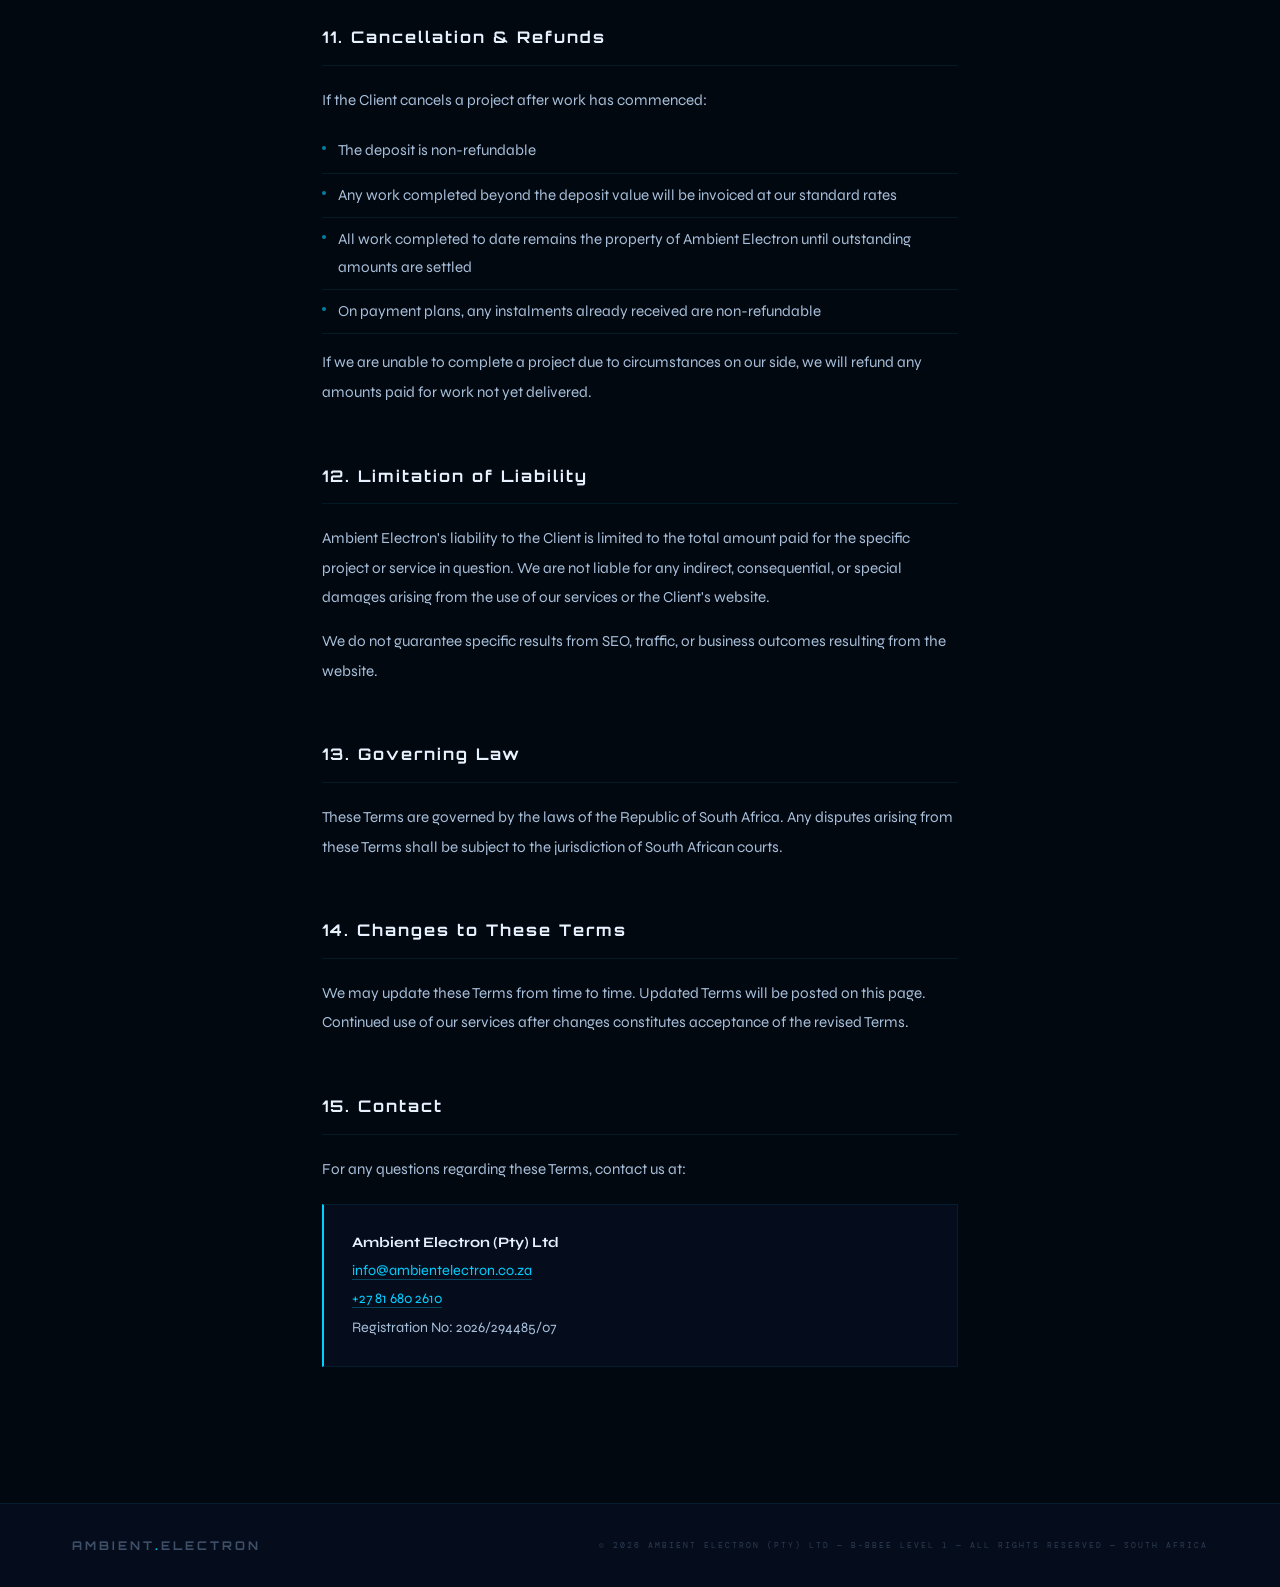
==== commit e62722e9: "Rename terms (2).html to terms.html" ====
--- a/terms.html
+++ b/terms.html
@@ -144,6 +144,7 @@
       <li>Pulse: 3 revision rounds</li>
       <li>Current: 5 revision rounds</li>
     </ul>
+    <p>As a general guide, Signal suits 1–5 page builds, Pulse suits 4–10 pages, and Current suits larger or more complex projects. Final scope is confirmed during your consultation.</p>
     <p>A revision round is defined as a consolidated set of changes submitted in a single request. Additional revision rounds beyond the included amount will be quoted and billed separately.</p>
     <p>Revision rounds do not include changes to the agreed scope of work, new pages, or structural redesigns.</p>
   </div>
@@ -193,6 +194,7 @@
     <h2 class="section-title">10. Care Plan — Hosting & Maintenance</h2>
     <p>The Care plan is billed at R299 per month, with a minimum commitment of 3 months payable upfront (R897). After the initial 3-month period, the plan rolls monthly at R299, billed on the 1st of each month. Either party may cancel with 30 days written notice. No refunds are issued for partially used months.</p>
     <p>The Care plan includes:</p>
+    <p><strong style="color:var(--whi)">Note on CMS vs content changes:</strong> CMS (included in Pulse and Current) allows clients to update their own content — prices, services, staff — directly without contacting us. The 2 monthly content changes in Care cover updates outside of CMS access, such as layout adjustments, image swaps, or anything requiring code changes.</p>
     <ul>
       <li>Managed hosting</li>
       <li>Domain support</li>
